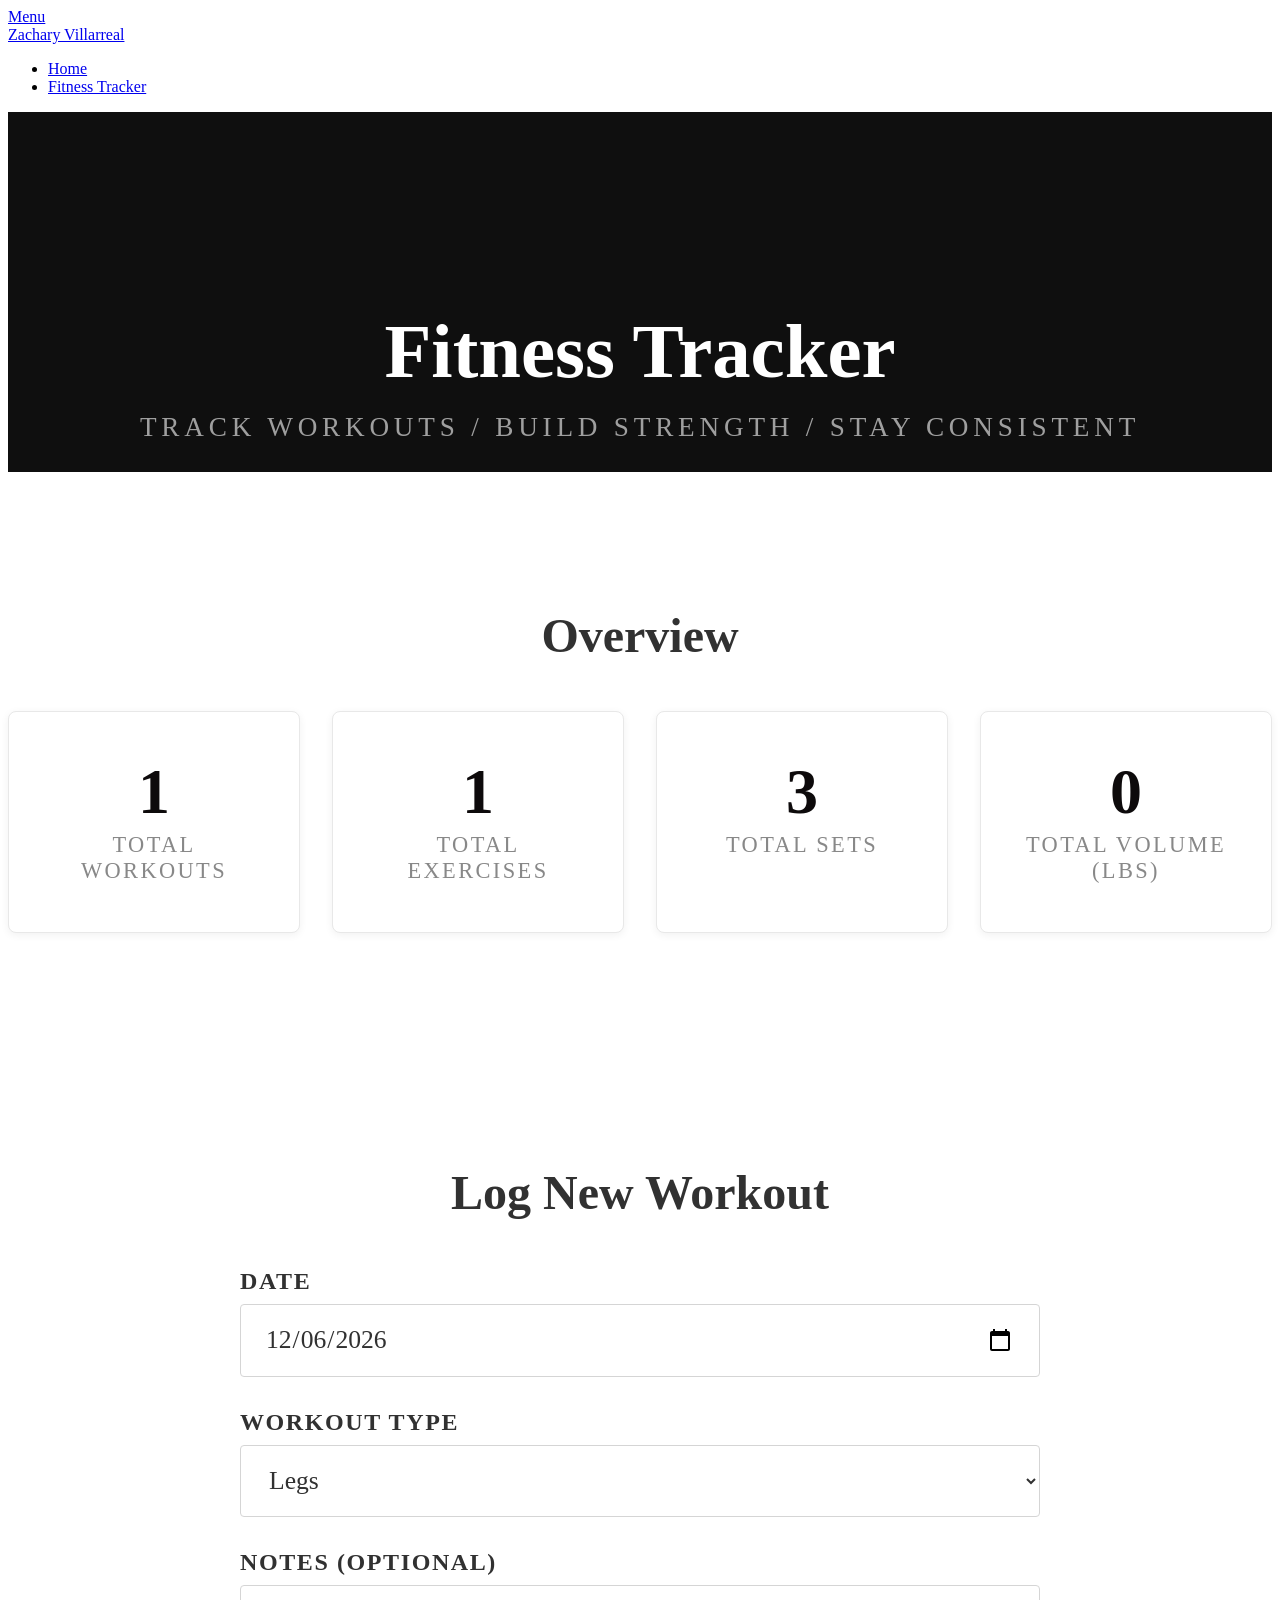
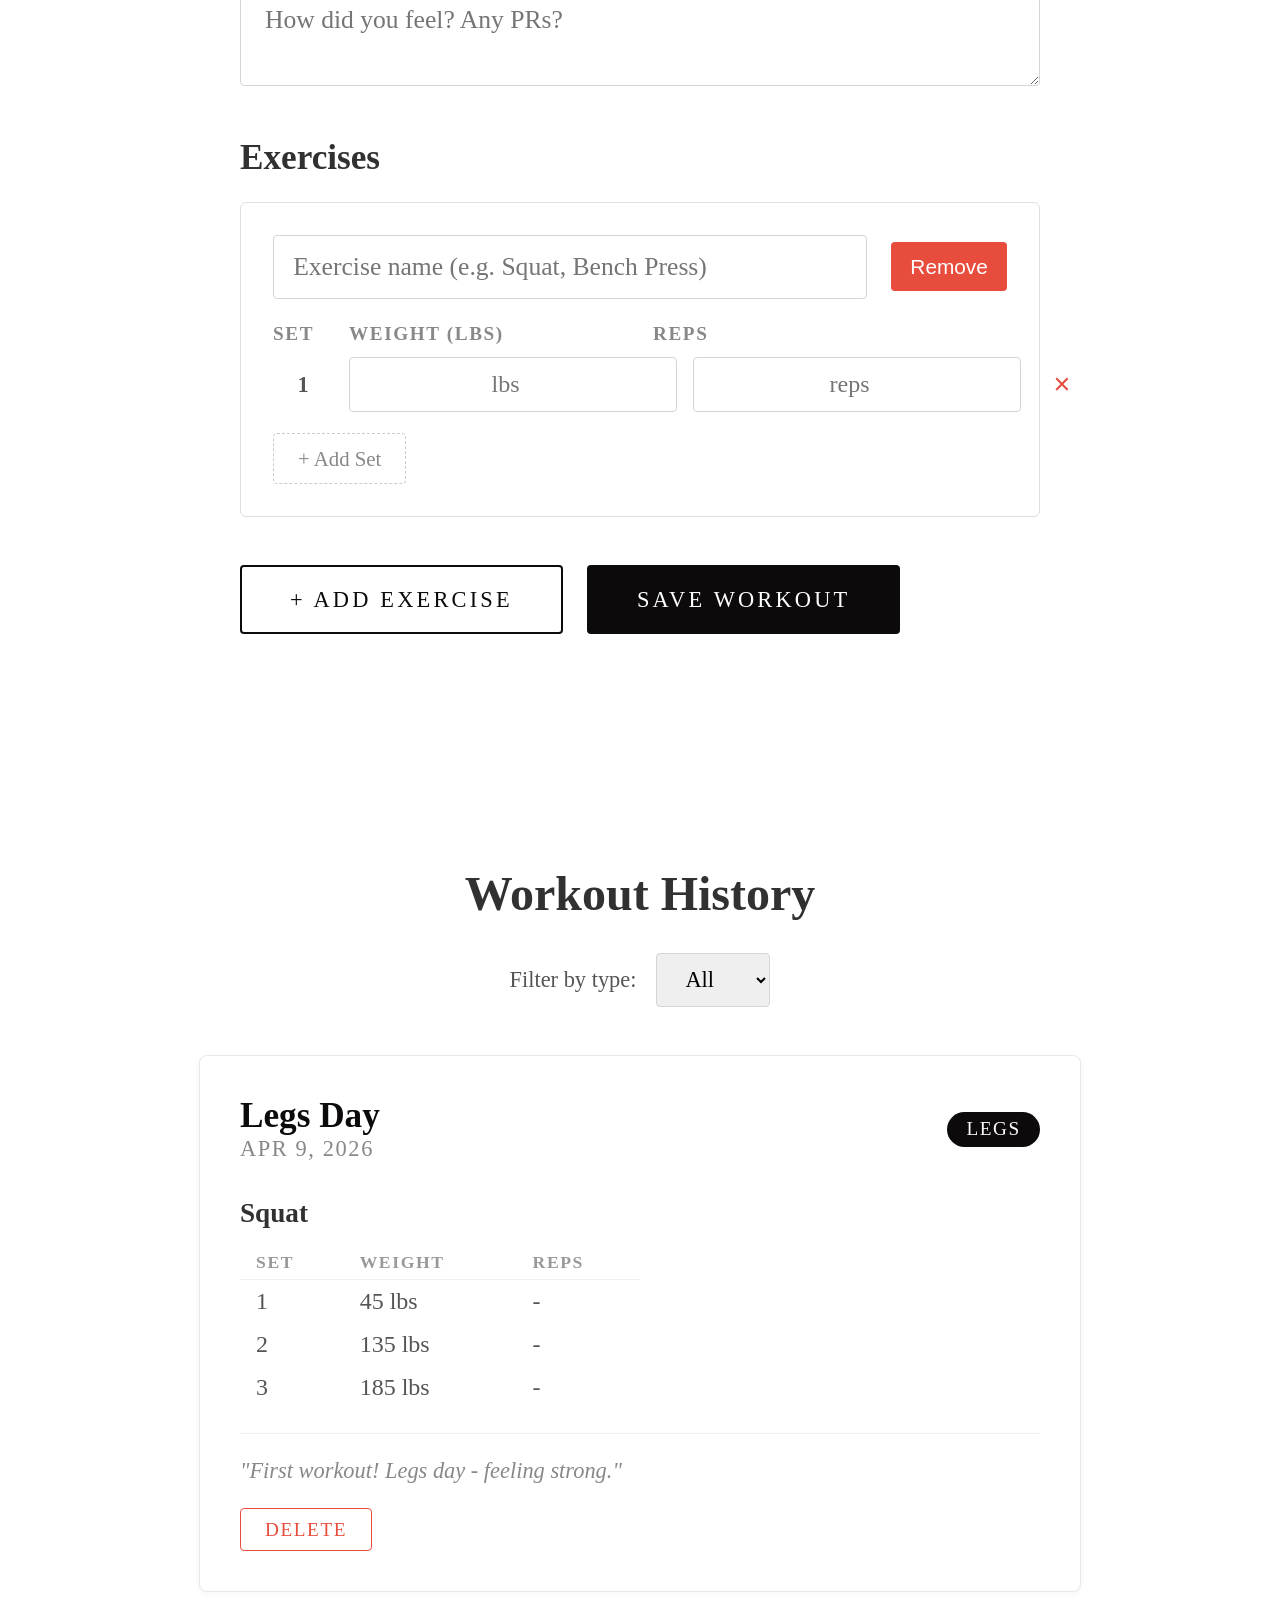
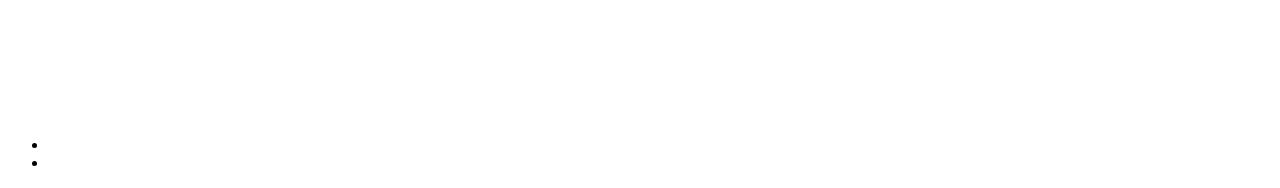
==== fitness-tracker.html @ e2f17abd "Add fitness tracker with first workout log (Legs Day - Apr 9, 2026) Create a persistent fitness trac" ====
<!DOCTYPE html>
<html lang="en">

<head>
	<meta charset="utf-8">
	<title>Fitness Tracker | Zachary Villarreal</title>
	<meta name="description" content="Personal Fitness Tracker">
	<meta name="viewport" content="width=device-width, initial-scale=1, maximum-scale=1">

	<link rel="stylesheet" href="css/base.css">
	<link rel="stylesheet" href="css/main.css">
	<link rel="stylesheet" href="css/vendor.css">
	<link rel="stylesheet" href="css/fitness-tracker.css">

	<script src="js/modernizr.js"></script>
</head>

<body id="top">
	<header>
		<div class="row">
			<div class="top-bar">
				<a class="menu-toggle" href="#"><span>Menu</span></a>
				<div class="logo">
					<a href="index.html">Zachary Villarreal</a>
				</div>
				<nav id="main-nav-wrap">
					<ul class="main-navigation">
						<li><a href="index.html" title="">Home</a></li>
						<li class="current"><a href="fitness-tracker.html" title="">Fitness Tracker</a></li>
					</ul>
				</nav>
			</div>
		</div>
	</header>

	<!-- Fitness Tracker Section -->
	<section id="fitness-tracker-hero">
		<div class="intro-overlay"></div>
		<div class="intro-content">
			<div class="row">
				<div class="col-twelve">
					<h1>Fitness Tracker</h1>
					<p class="intro-position">
						<span>Track Workouts</span>
						<span>Build Strength</span>
						<span>Stay Consistent</span>
					</p>
				</div>
			</div>
		</div>
	</section>

	<!-- Stats Overview -->
	<section id="tracker-stats">
		<div class="row">
			<div class="col-twelve">
				<h2>Overview</h2>
				<div class="stats-grid">
					<div class="stat-card">
						<span class="stat-number" id="total-workouts">0</span>
						<span class="stat-label">Total Workouts</span>
					</div>
					<div class="stat-card">
						<span class="stat-number" id="total-exercises">0</span>
						<span class="stat-label">Total Exercises</span>
					</div>
					<div class="stat-card">
						<span class="stat-number" id="total-sets">0</span>
						<span class="stat-label">Total Sets</span>
					</div>
					<div class="stat-card">
						<span class="stat-number" id="total-volume">0</span>
						<span class="stat-label">Total Volume (lbs)</span>
					</div>
				</div>
			</div>
		</div>
	</section>

	<!-- Log New Workout -->
	<section id="log-workout" class="grey-section">
		<div class="row">
			<div class="col-twelve">
				<h2>Log New Workout</h2>

				<form id="workout-form">
					<div class="form-group">
						<label for="workout-date">Date</label>
						<input type="date" id="workout-date" required>
					</div>
					<div class="form-group">
						<label for="workout-type">Workout Type</label>
						<select id="workout-type">
							<option value="Legs">Legs</option>
							<option value="Push">Push</option>
							<option value="Pull">Pull</option>
							<option value="Upper Body">Upper Body</option>
							<option value="Lower Body">Lower Body</option>
							<option value="Full Body">Full Body</option>
							<option value="Chest">Chest</option>
							<option value="Back">Back</option>
							<option value="Shoulders">Shoulders</option>
							<option value="Arms">Arms</option>
							<option value="Core">Core</option>
							<option value="Cardio">Cardio</option>
							<option value="Custom">Custom</option>
						</select>
					</div>
					<div class="form-group" id="custom-type-group" style="display:none;">
						<label for="custom-type">Custom Type</label>
						<input type="text" id="custom-type" placeholder="Enter custom workout type">
					</div>
					<div class="form-group">
						<label for="workout-notes">Notes (optional)</label>
						<textarea id="workout-notes" rows="2" placeholder="How did you feel? Any PRs?"></textarea>
					</div>

					<h3>Exercises</h3>
					<div id="exercises-container">
						<!-- Exercise entries go here -->
					</div>

					<div class="form-actions">
						<button type="button" class="button" id="add-exercise-btn">+ Add Exercise</button>
						<button type="submit" class="button button-primary">Save Workout</button>
					</div>
				</form>
			</div>
		</div>
	</section>

	<!-- Workout History -->
	<section id="workout-history">
		<div class="row">
			<div class="col-twelve">
				<h2>Workout History</h2>
				<div class="filter-bar">
					<label for="filter-type">Filter by type:</label>
					<select id="filter-type">
						<option value="all">All</option>
					</select>
				</div>
				<div id="history-container">
					<!-- Workout history cards go here -->
				</div>
			</div>
		</div>
	</section>

	<!-- Footer -->
	<footer>
		<div class="row">
			<div class="col-six tab-full pull-right social">
				<ul class="footer-social">
					<li><a target="_blank" href="https://www.linkedin.com/in/zachary-p-villarreal/"><i class="fa fa-linkedin"></i></a></li>
					<li><a target="_blank" href="https://github.com/zacharyvillarreal"><i class="fa fa-github" aria-hidden="true"></i></a></li>
				</ul>
			</div>
			<div id="go-top">
				<a class="smoothscroll" title="Back to Top" href="#top"><i class="fa fa-long-arrow-up"></i></a>
			</div>
		</div>
	</footer>

	<script src="js/jquery-2.1.3.min.js"></script>
	<script src="js/plugins.js"></script>
	<script src="js/main.js"></script>
	<script src="js/fitness-tracker.js"></script>
</body>

</html>
---- css/fitness-tracker.css ----
/**
 * Fitness Tracker Styles
 */

/* Hero Section */
#fitness-tracker-hero {
	background: #313131 url(../images/intro-bg.jpg) no-repeat center;
	background-size: cover;
	width: 100%;
	height: 360px;
	min-height: 360px;
	display: flex;
	align-items: center;
	justify-content: center;
	position: relative;
	text-align: center;
}

#fitness-tracker-hero .intro-overlay {
	position: absolute;
	top: 0;
	left: 0;
	width: 100%;
	height: 100%;
	background: rgba(0, 0, 0, 0.7);
}

#fitness-tracker-hero .intro-content {
	position: relative;
	z-index: 1;
	padding-top: 120px;
}

#fitness-tracker-hero h1 {
	color: #fff;
	font-size: 4.8rem;
	margin-bottom: 6px;
}

#fitness-tracker-hero .intro-position span {
	color: rgba(255, 255, 255, 0.6);
	font-size: 1.7rem;
	text-transform: uppercase;
	letter-spacing: 0.3rem;
}

#fitness-tracker-hero .intro-position span::after {
	content: " / ";
}

#fitness-tracker-hero .intro-position span:last-child::after {
	content: "";
}

/* Stats Section */
#tracker-stats {
	padding: 6rem 0;
	text-align: center;
}

#tracker-stats h2 {
	font-size: 3rem;
	margin-bottom: 3rem;
	color: #313131;
}

.stats-grid {
	display: flex;
	flex-wrap: wrap;
	justify-content: center;
	gap: 2rem;
}

.stat-card {
	background: #fff;
	border: 1px solid #e8e8e8;
	border-radius: 8px;
	padding: 3rem 2.5rem;
	min-width: 200px;
	flex: 1;
	max-width: 250px;
	box-shadow: 0 2px 8px rgba(0, 0, 0, 0.06);
	transition: transform 0.3s ease;
}

.stat-card:hover {
	transform: translateY(-4px);
	box-shadow: 0 4px 16px rgba(0, 0, 0, 0.1);
}

.stat-number {
	display: block;
	font-size: 4rem;
	font-weight: 700;
	color: #0d0a0b;
	line-height: 1;
	margin-bottom: 0.5rem;
}

.stat-label {
	display: block;
	font-size: 1.4rem;
	color: #888;
	text-transform: uppercase;
	letter-spacing: 0.15rem;
}

/* Log Workout Section */
#log-workout {
	padding: 6rem 0;
}

#log-workout h2 {
	font-size: 3rem;
	margin-bottom: 3rem;
	color: #313131;
	text-align: center;
}

#log-workout h3 {
	font-size: 2.2rem;
	margin: 3rem 0 1.5rem;
	color: #313131;
}

#workout-form {
	max-width: 800px;
	margin: 0 auto;
}

.form-group {
	margin-bottom: 2rem;
}

.form-group label {
	display: block;
	font-size: 1.5rem;
	font-weight: 600;
	color: #313131;
	margin-bottom: 0.6rem;
	text-transform: uppercase;
	letter-spacing: 0.1rem;
}

.form-group input,
.form-group select,
.form-group textarea {
	width: 100%;
	padding: 1.2rem 1.5rem;
	font-size: 1.6rem;
	border: 1px solid #d5d5d5;
	border-radius: 4px;
	background: #fff;
	color: #313131;
	font-family: inherit;
	transition: border-color 0.3s ease;
	box-sizing: border-box;
}

.form-group input:focus,
.form-group select:focus,
.form-group textarea:focus {
	border-color: #0d0a0b;
	outline: none;
}

/* Exercise Entry */
.exercise-entry {
	background: #fff;
	border: 1px solid #e0e0e0;
	border-radius: 6px;
	padding: 2rem;
	margin-bottom: 2rem;
	position: relative;
}

.exercise-entry .exercise-header {
	display: flex;
	align-items: center;
	gap: 1.5rem;
	margin-bottom: 1.5rem;
	flex-wrap: wrap;
}

.exercise-entry .exercise-header input {
	flex: 1;
	min-width: 200px;
	padding: 1rem 1.2rem;
	font-size: 1.6rem;
	border: 1px solid #d5d5d5;
	border-radius: 4px;
	font-family: inherit;
}

.exercise-entry .exercise-header input:focus {
	border-color: #0d0a0b;
	outline: none;
}

.remove-exercise {
	background: #e74c3c;
	color: #fff;
	border: none;
	border-radius: 4px;
	padding: 0.8rem 1.2rem;
	font-size: 1.3rem;
	cursor: pointer;
	transition: background 0.3s ease;
}

.remove-exercise:hover {
	background: #c0392b;
}

.sets-container {
	width: 100%;
}

.sets-header,
.set-row {
	display: grid;
	grid-template-columns: 60px 1fr 1fr 50px;
	gap: 1rem;
	align-items: center;
	margin-bottom: 0.8rem;
}

.sets-header span {
	font-size: 1.2rem;
	font-weight: 600;
	text-transform: uppercase;
	color: #888;
	letter-spacing: 0.1rem;
}

.set-row input {
	padding: 0.8rem 1rem;
	font-size: 1.5rem;
	border: 1px solid #d5d5d5;
	border-radius: 4px;
	text-align: center;
	font-family: inherit;
}

.set-row input:focus {
	border-color: #0d0a0b;
	outline: none;
}

.set-number {
	font-size: 1.4rem;
	font-weight: 600;
	color: #555;
	text-align: center;
}

.remove-set {
	background: none;
	border: none;
	color: #e74c3c;
	font-size: 1.8rem;
	cursor: pointer;
	padding: 0;
	line-height: 1;
}

.remove-set:hover {
	color: #c0392b;
}

.add-set-btn {
	background: none;
	border: 1px dashed #ccc;
	color: #888;
	padding: 0.8rem 1.5rem;
	font-size: 1.3rem;
	cursor: pointer;
	border-radius: 4px;
	margin-top: 0.5rem;
	transition: all 0.3s ease;
	font-family: inherit;
}

.add-set-btn:hover {
	border-color: #888;
	color: #555;
}

/* Form Actions */
.form-actions {
	display: flex;
	gap: 1.5rem;
	margin-top: 3rem;
	flex-wrap: wrap;
}

.form-actions .button {
	padding: 1.2rem 3rem;
	font-size: 1.4rem;
	border: 2px solid #0d0a0b;
	background: transparent;
	color: #0d0a0b;
	cursor: pointer;
	text-transform: uppercase;
	letter-spacing: 0.2rem;
	border-radius: 4px;
	transition: all 0.3s ease;
	font-family: inherit;
}

.form-actions .button:hover {
	background: #0d0a0b;
	color: #fff;
}

.form-actions .button-primary {
	background: #0d0a0b;
	color: #fff;
}

.form-actions .button-primary:hover {
	background: #333;
}

/* Workout History Section */
#workout-history {
	padding: 6rem 0;
}

#workout-history h2 {
	font-size: 3rem;
	margin-bottom: 2rem;
	color: #313131;
	text-align: center;
}

.filter-bar {
	text-align: center;
	margin-bottom: 3rem;
}

.filter-bar label {
	font-size: 1.4rem;
	color: #555;
	margin-right: 1rem;
}

.filter-bar select {
	padding: 0.8rem 1.5rem;
	font-size: 1.4rem;
	border: 1px solid #d5d5d5;
	border-radius: 4px;
	font-family: inherit;
}

/* Workout Card */
.workout-card {
	background: #fff;
	border: 1px solid #e8e8e8;
	border-radius: 8px;
	padding: 2.5rem;
	margin-bottom: 2rem;
	box-shadow: 0 2px 6px rgba(0, 0, 0, 0.04);
	max-width: 800px;
	margin-left: auto;
	margin-right: auto;
	margin-bottom: 2rem;
}

.workout-card-header {
	display: flex;
	justify-content: space-between;
	align-items: center;
	margin-bottom: 2rem;
	flex-wrap: wrap;
	gap: 1rem;
}

.workout-card-header h3 {
	font-size: 2.2rem;
	margin: 0;
	color: #0d0a0b;
}

.workout-card-header .workout-date {
	font-size: 1.4rem;
	color: #888;
	text-transform: uppercase;
	letter-spacing: 0.1rem;
}

.workout-card-header .workout-badge {
	background: #0d0a0b;
	color: #fff;
	padding: 0.4rem 1.2rem;
	border-radius: 20px;
	font-size: 1.2rem;
	text-transform: uppercase;
	letter-spacing: 0.1rem;
}

.exercise-log {
	margin-bottom: 1.5rem;
	padding-bottom: 1.5rem;
	border-bottom: 1px solid #f0f0f0;
}

.exercise-log:last-child {
	border-bottom: none;
	margin-bottom: 0;
	padding-bottom: 0;
}

.exercise-log h4 {
	font-size: 1.7rem;
	color: #313131;
	margin-bottom: 1rem;
}

.exercise-log table {
	width: 100%;
	max-width: 400px;
	border-collapse: collapse;
}

.exercise-log table th {
	font-size: 1.1rem;
	text-transform: uppercase;
	letter-spacing: 0.1rem;
	color: #999;
	text-align: left;
	padding: 0.4rem 1rem;
	border-bottom: 1px solid #eee;
}

.exercise-log table td {
	font-size: 1.5rem;
	color: #555;
	padding: 0.5rem 1rem;
}

.workout-notes {
	font-size: 1.4rem;
	color: #888;
	font-style: italic;
	margin-top: 1rem;
}

.workout-card-actions {
	display: flex;
	gap: 1rem;
	margin-top: 1.5rem;
}

.delete-workout {
	background: none;
	border: 1px solid #e74c3c;
	color: #e74c3c;
	padding: 0.6rem 1.5rem;
	font-size: 1.2rem;
	cursor: pointer;
	border-radius: 4px;
	text-transform: uppercase;
	letter-spacing: 0.1rem;
	transition: all 0.3s ease;
	font-family: inherit;
}

.delete-workout:hover {
	background: #e74c3c;
	color: #fff;
}

/* Empty State */
.empty-state {
	text-align: center;
	padding: 4rem 2rem;
	color: #aaa;
}

.empty-state p {
	font-size: 1.8rem;
}

/* Success Message */
.success-message {
	position: fixed;
	top: 80px;
	left: 50%;
	transform: translateX(-50%);
	background: #27ae60;
	color: #fff;
	padding: 1.5rem 3rem;
	border-radius: 6px;
	font-size: 1.6rem;
	z-index: 9999;
	box-shadow: 0 4px 12px rgba(0, 0, 0, 0.2);
	animation: slideDown 0.3s ease, fadeOut 0.3s ease 2s forwards;
}

@keyframes slideDown {
	from {
		opacity: 0;
		transform: translateX(-50%) translateY(-20px);
	}
	to {
		opacity: 1;
		transform: translateX(-50%) translateY(0);
	}
}

@keyframes fadeOut {
	to {
		opacity: 0;
		transform: translateX(-50%) translateY(-20px);
	}
}

/* Responsive */
@media screen and (max-width: 768px) {
	.stats-grid {
		flex-direction: column;
		align-items: center;
	}

	.stat-card {
		width: 100%;
		max-width: 100%;
	}

	.sets-header,
	.set-row {
		grid-template-columns: 40px 1fr 1fr 40px;
		gap: 0.5rem;
	}

	.exercise-entry .exercise-header {
		flex-direction: column;
		align-items: stretch;
	}

	.workout-card-header {
		flex-direction: column;
		align-items: flex-start;
	}

	#fitness-tracker-hero h1 {
		font-size: 3.2rem;
	}
}

@media screen and (max-width: 480px) {
	.sets-header,
	.set-row {
		grid-template-columns: 30px 1fr 1fr 30px;
	}

	.form-actions {
		flex-direction: column;
	}

	.form-actions .button {
		width: 100%;
		text-align: center;
	}
}
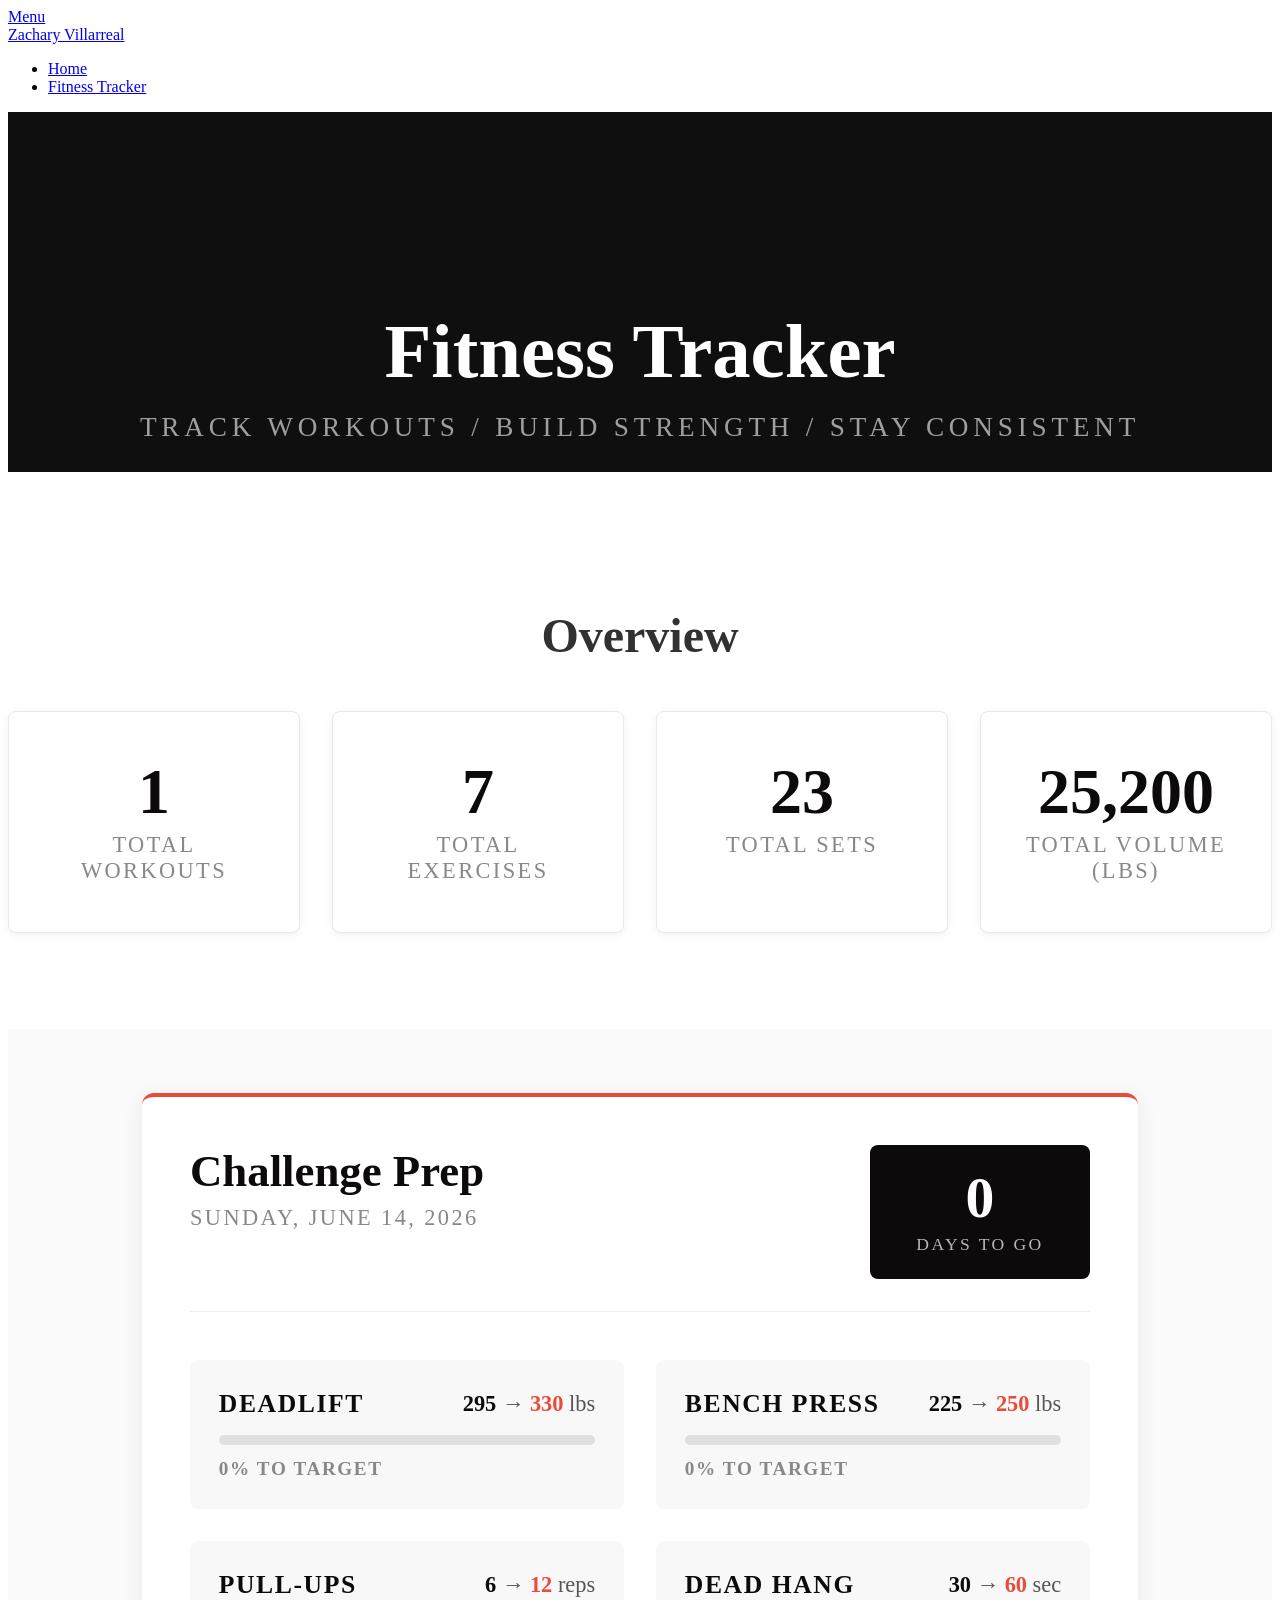
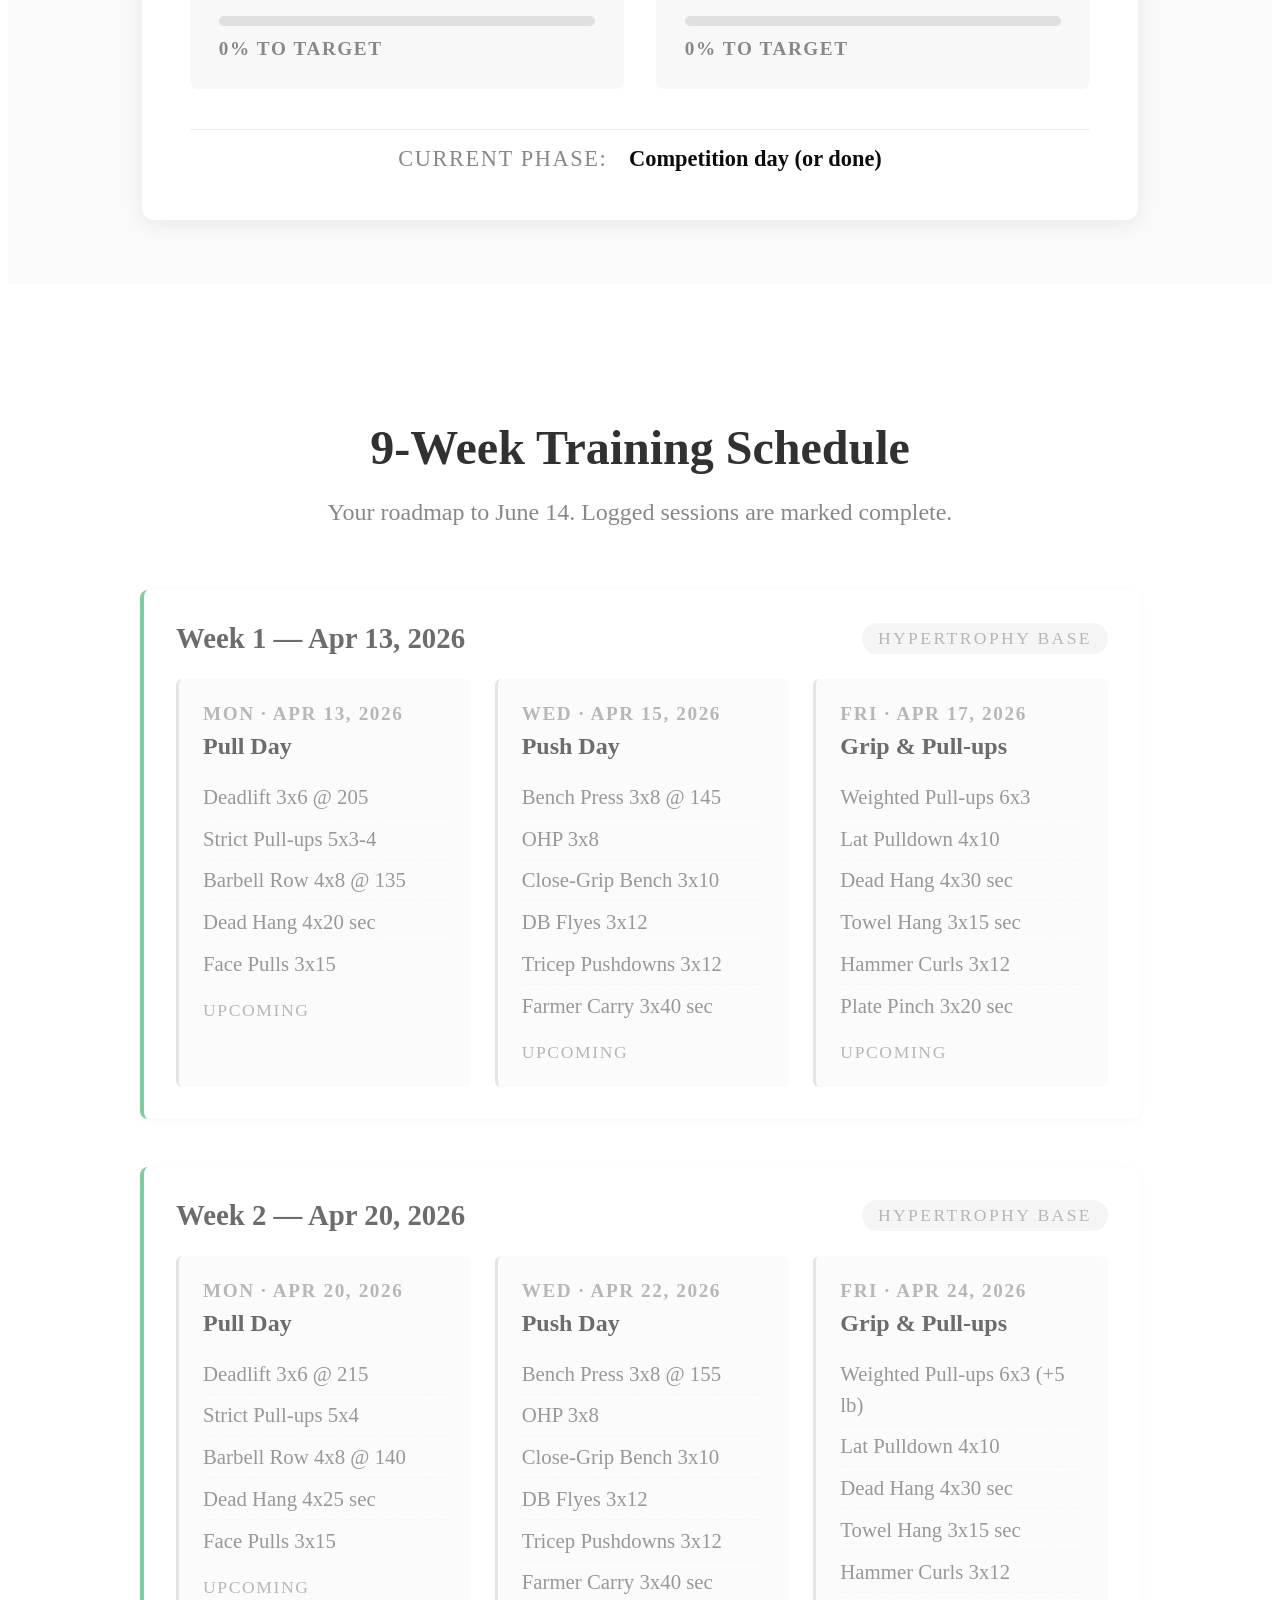
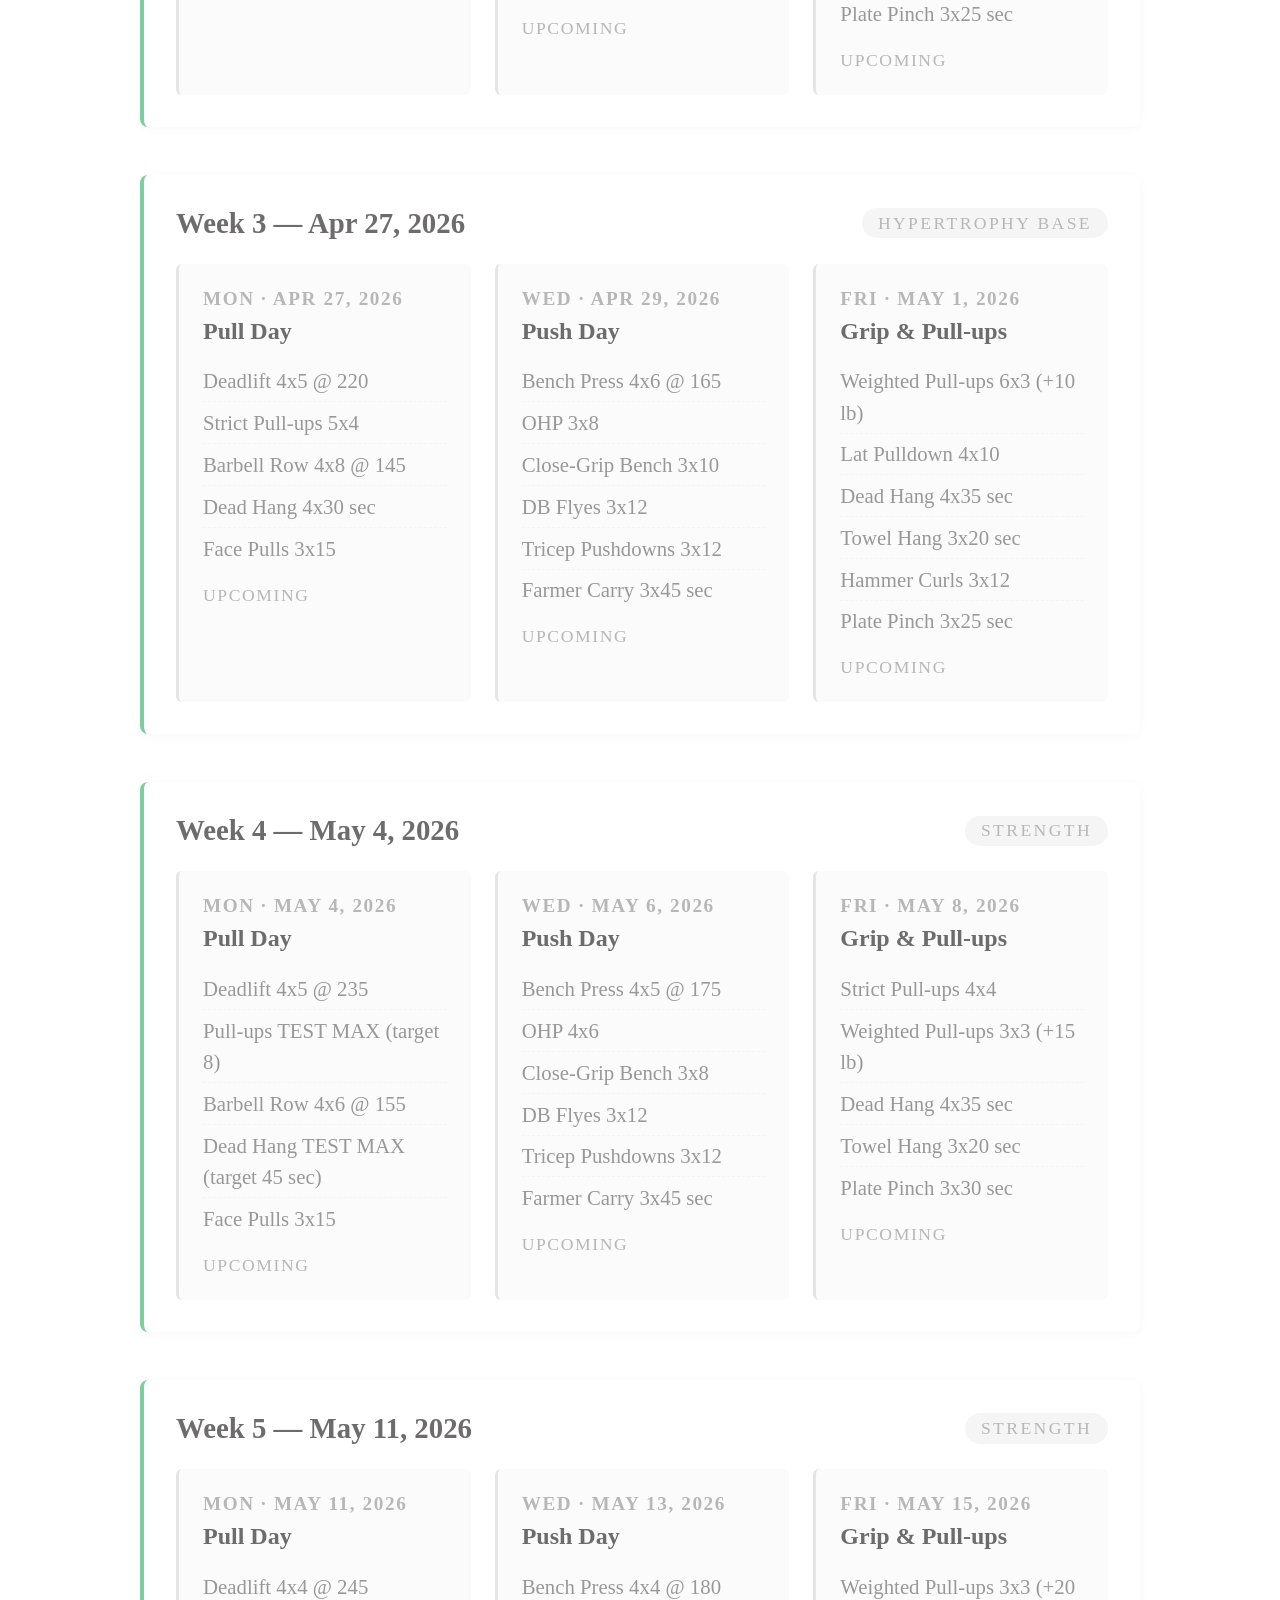
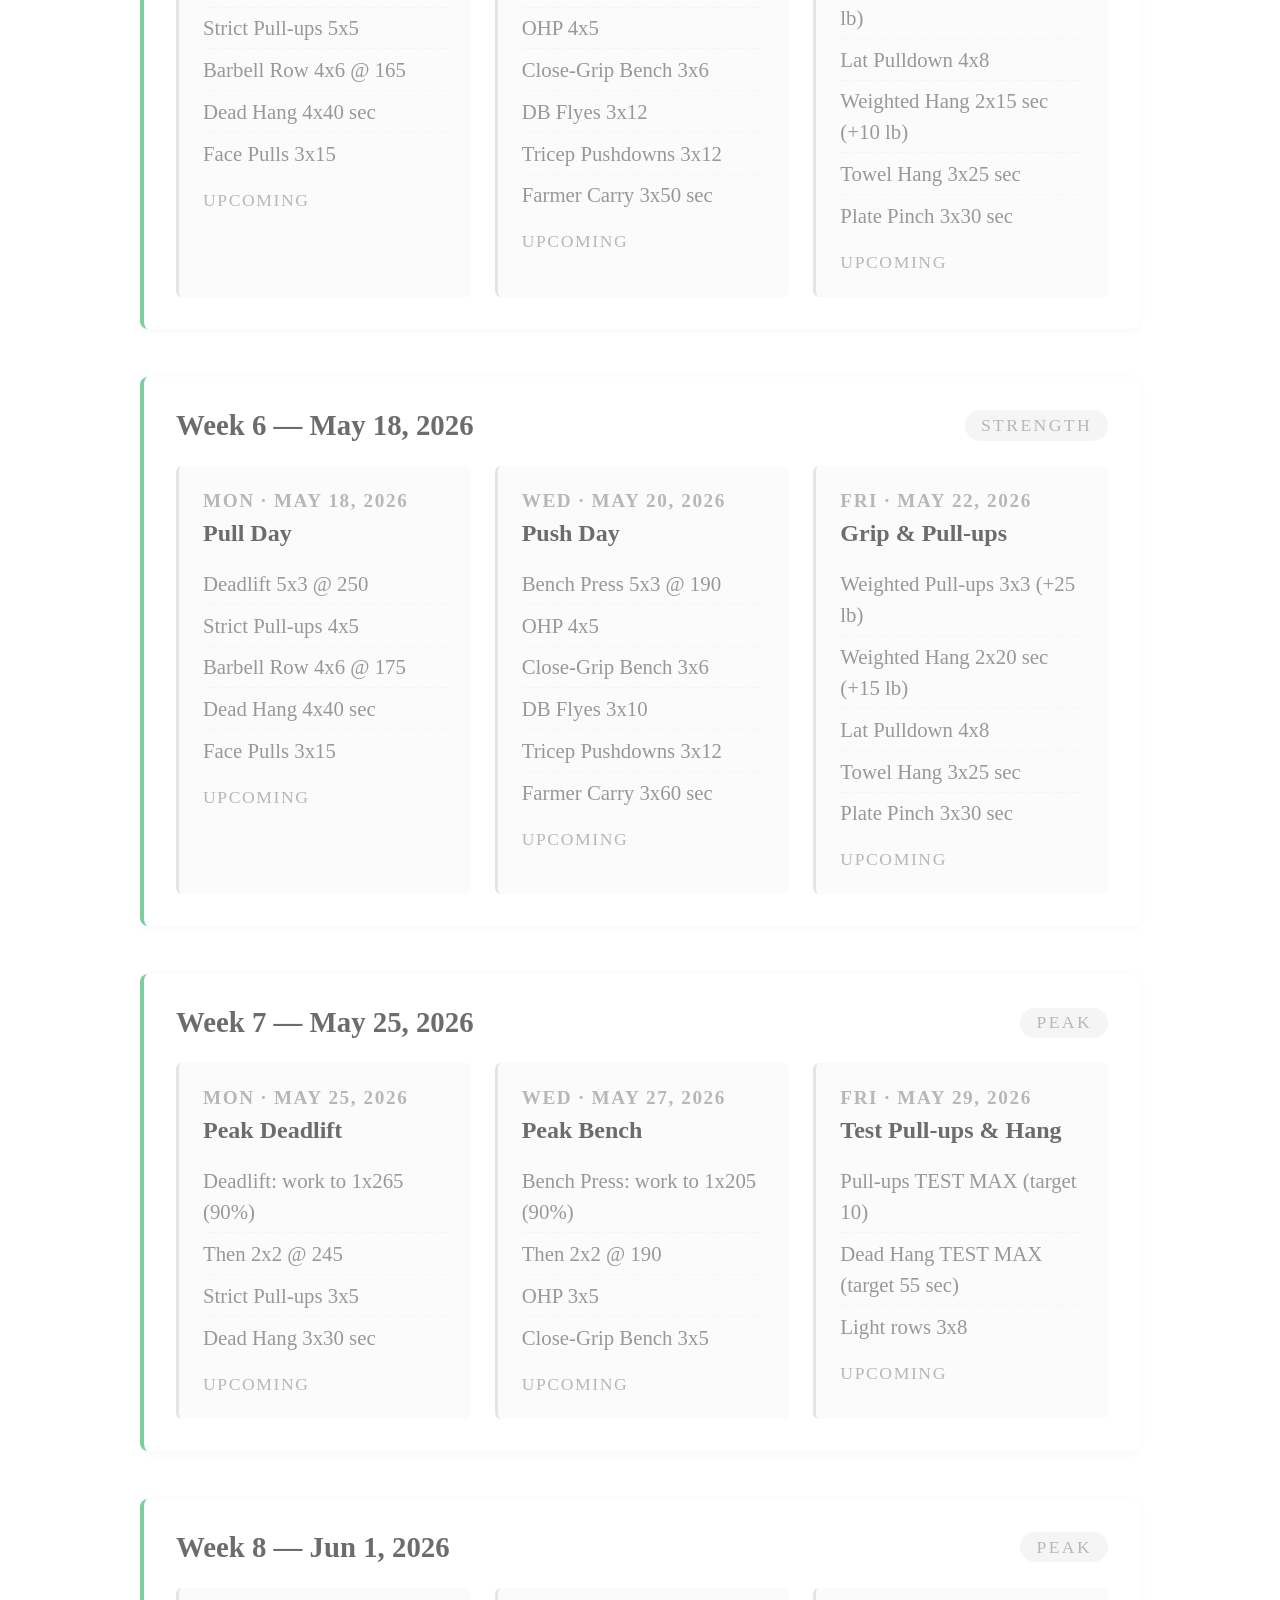
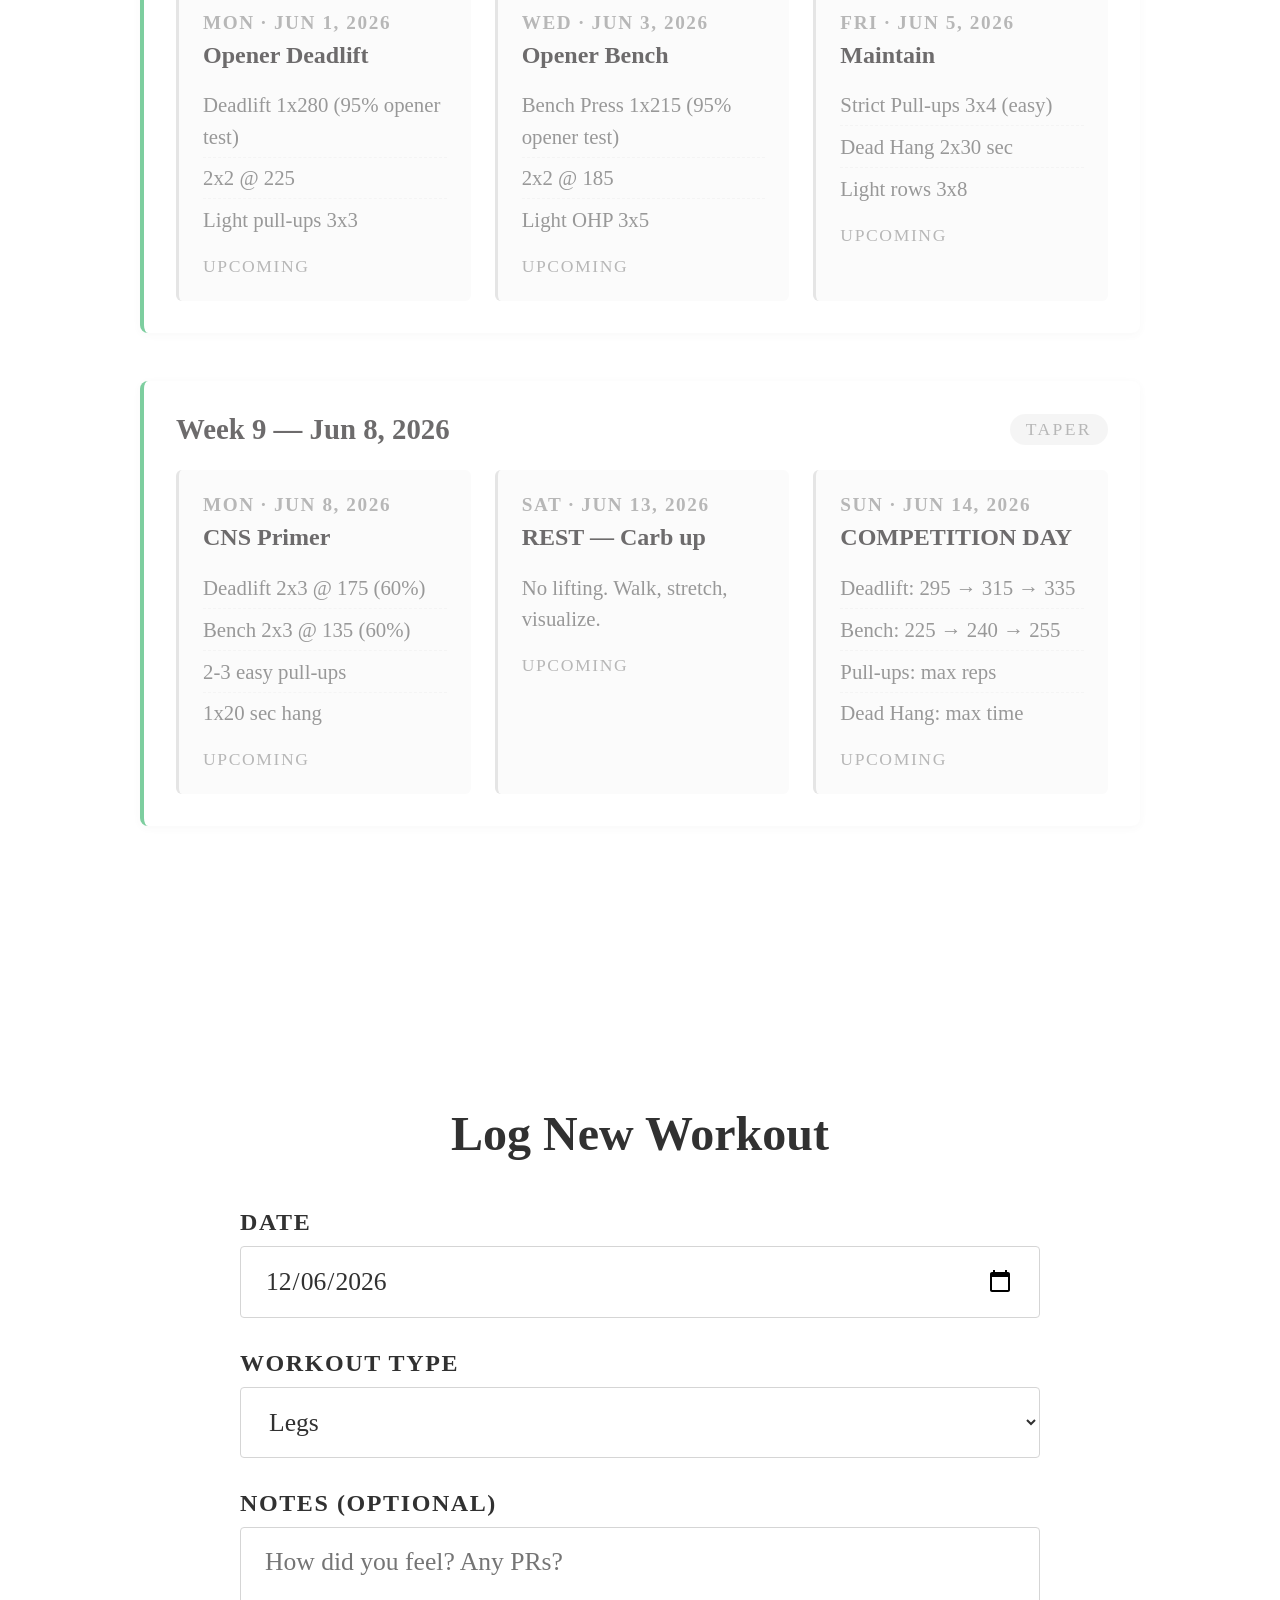
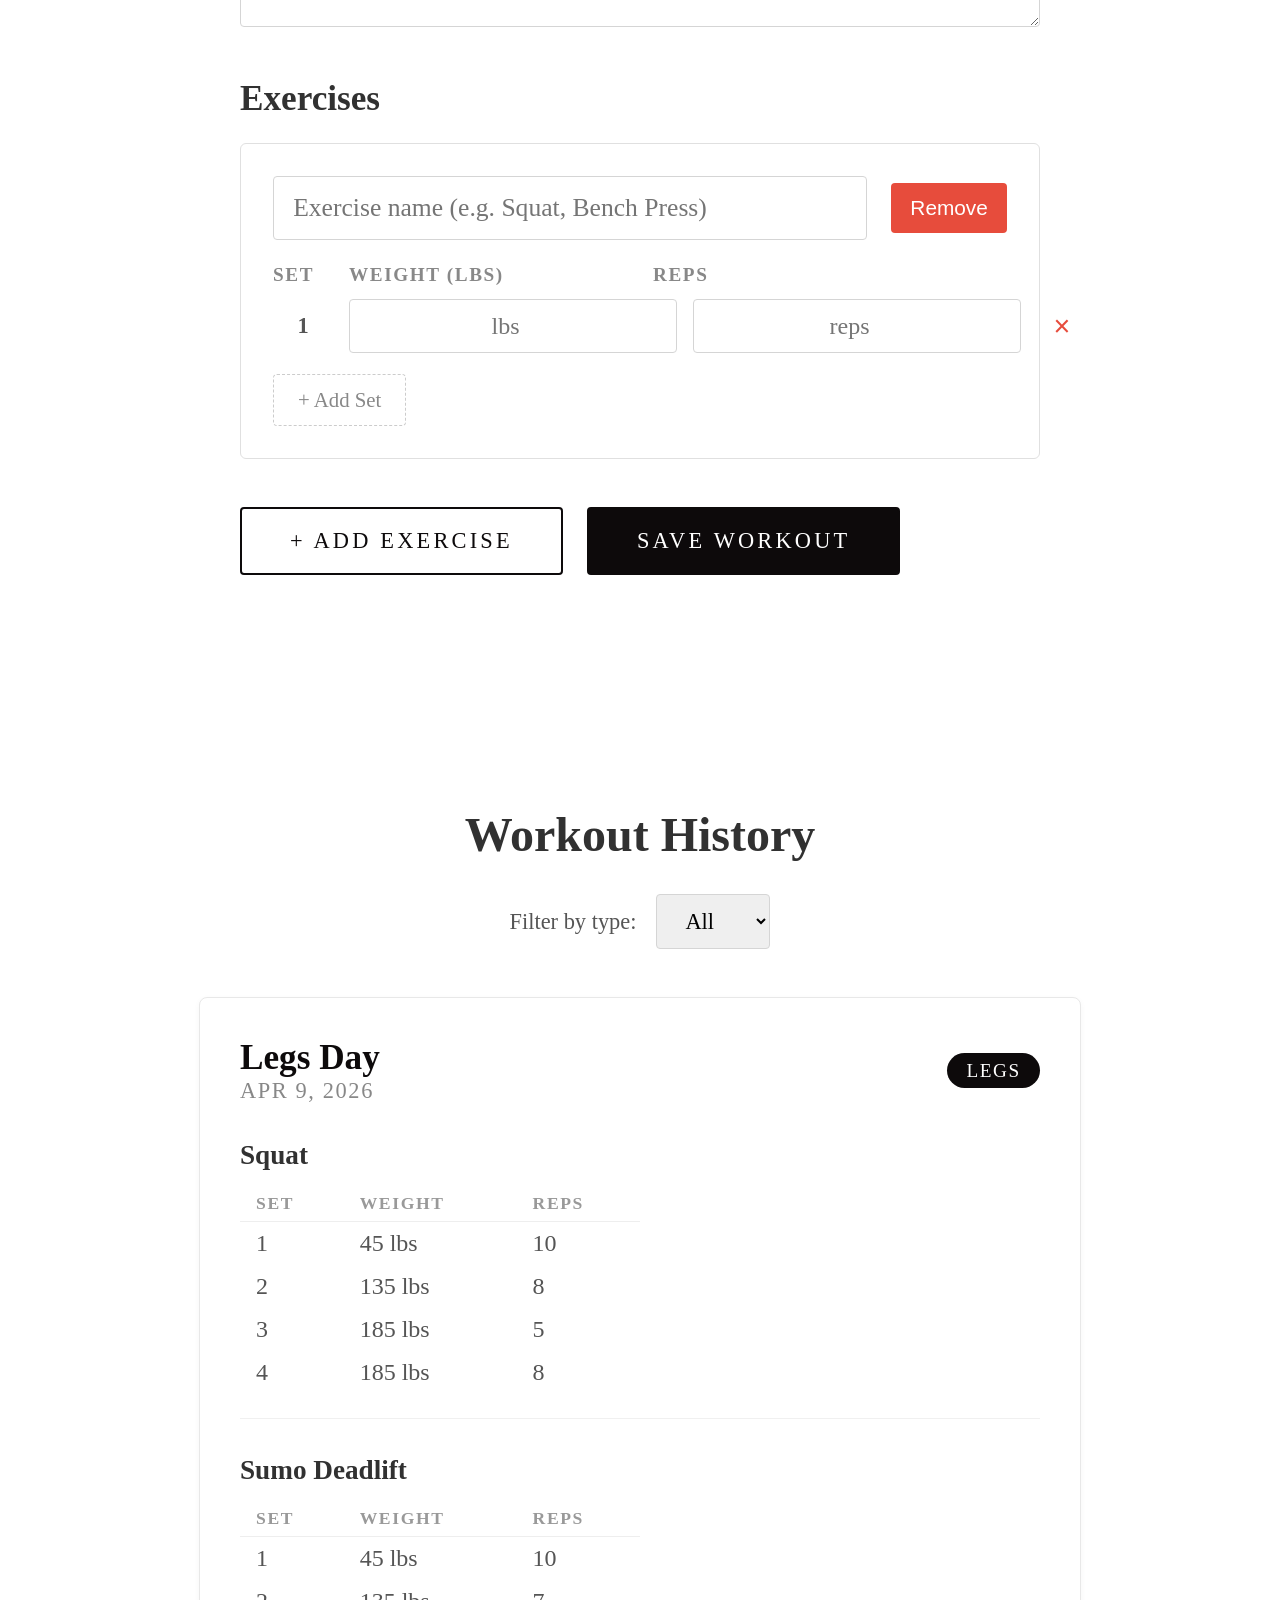
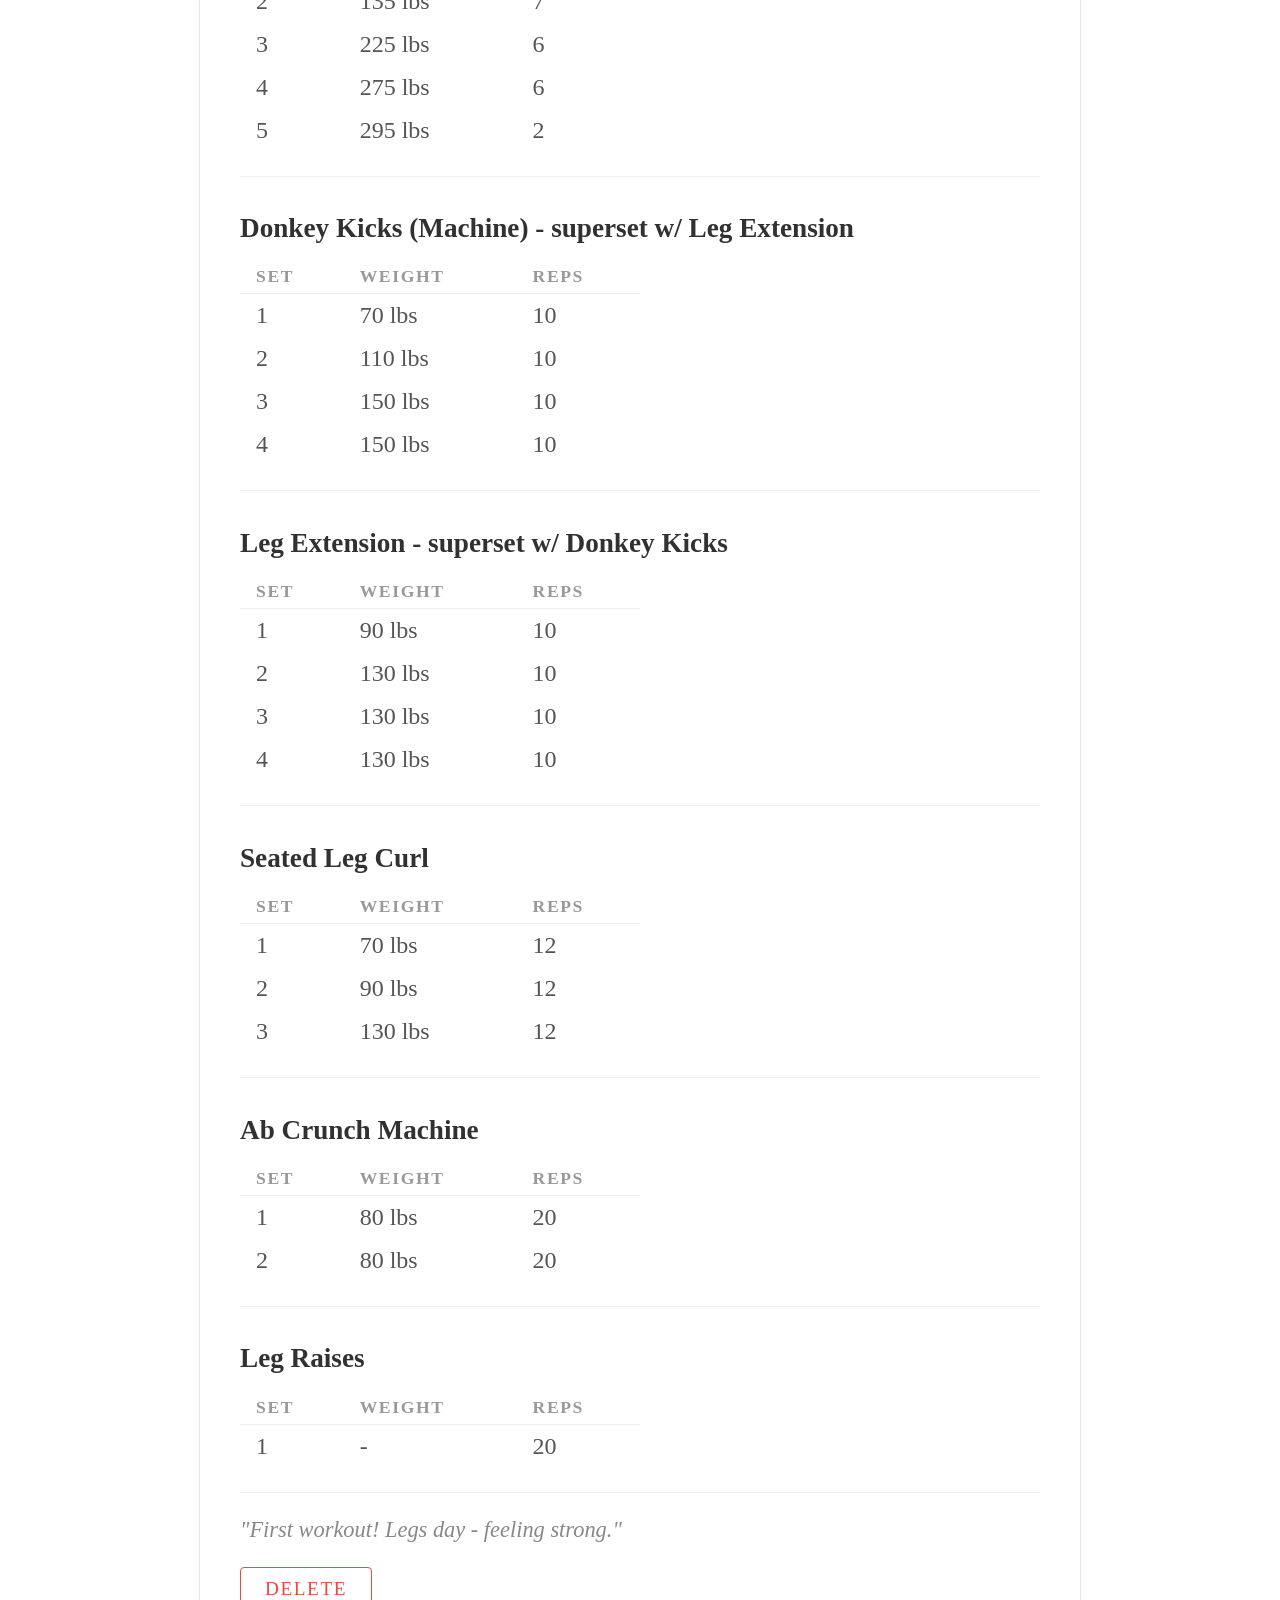
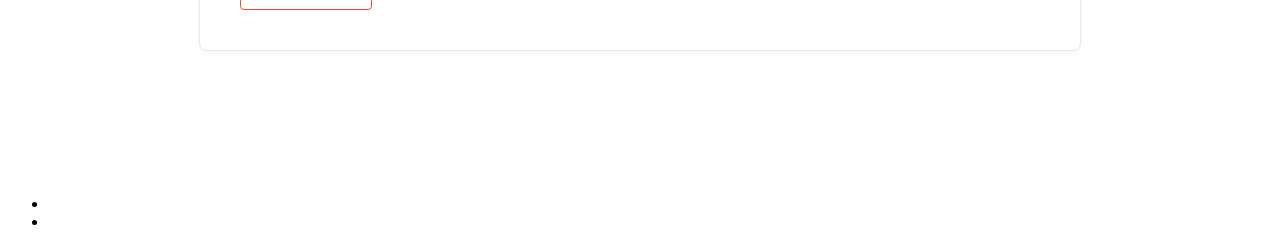
==== commit e691ae1c: "Add June 14 challenge prep: plan doc, tracker UI, 9-week schedule - CHALLENGE_PREP.md: full 9-week t" ====
--- a/fitness-tracker.html
+++ b/fitness-tracker.html
@@ -77,7 +77,95 @@
 		</div>
 	</section>
 
-	<!-- Log New Workout -->
+	<!-- Challenge Prep -->
+	<section id="challenge-prep">
+		<div class="row">
+			<div class="col-twelve">
+				<div class="challenge-card">
+					<div class="challenge-header">
+						<div>
+							<h2>Challenge Prep</h2>
+							<p class="challenge-date">Sunday, June 14, 2026</p>
+						</div>
+						<div class="challenge-countdown">
+							<span class="countdown-number" id="days-remaining">--</span>
+							<span class="countdown-label">days to go</span>
+						</div>
+					</div>
+
+					<div class="progress-grid">
+						<div class="progress-item" data-event="deadlift">
+							<div class="progress-header">
+								<span class="progress-name">Deadlift</span>
+								<span class="progress-values">
+									<span class="current-val">295</span> → <span class="target-val">330</span> lbs
+								</span>
+							</div>
+							<div class="progress-bar">
+								<div class="progress-fill"></div>
+							</div>
+							<span class="progress-percent">0%</span>
+						</div>
+
+						<div class="progress-item" data-event="bench">
+							<div class="progress-header">
+								<span class="progress-name">Bench Press</span>
+								<span class="progress-values">
+									<span class="current-val">225</span> → <span class="target-val">250</span> lbs
+								</span>
+							</div>
+							<div class="progress-bar">
+								<div class="progress-fill"></div>
+							</div>
+							<span class="progress-percent">0%</span>
+						</div>
+
+						<div class="progress-item" data-event="pullups">
+							<div class="progress-header">
+								<span class="progress-name">Pull-Ups</span>
+								<span class="progress-values">
+									<span class="current-val">6</span> → <span class="target-val">12</span> reps
+								</span>
+							</div>
+							<div class="progress-bar">
+								<div class="progress-fill"></div>
+							</div>
+							<span class="progress-percent">0%</span>
+						</div>
+
+						<div class="progress-item" data-event="hang">
+							<div class="progress-header">
+								<span class="progress-name">Dead Hang</span>
+								<span class="progress-values">
+									<span class="current-val">30</span> → <span class="target-val">60</span> sec
+								</span>
+							</div>
+							<div class="progress-bar">
+								<div class="progress-fill"></div>
+							</div>
+							<span class="progress-percent">0%</span>
+						</div>
+					</div>
+
+					<div class="challenge-phase">
+						<span class="phase-label">Current Phase:</span>
+						<span class="phase-name" id="current-phase">Not started</span>
+					</div>
+				</div>
+			</div>
+		</div>
+	</section>
+
+	<!-- 9-Week Training Schedule -->
+	<section id="training-schedule" class="grey-section">
+		<div class="row">
+			<div class="col-twelve">
+				<h2>9-Week Training Schedule</h2>
+				<p class="schedule-intro">Your roadmap to June 14. Logged sessions are marked complete.</p>
+				<div id="schedule-container"></div>
+			</div>
+		</div>
+	</section>
 	<section id="log-workout" class="grey-section">
 		<div class="row">
 			<div class="col-twelve">
--- a/css/fitness-tracker.css
+++ b/css/fitness-tracker.css
@@ -103,6 +103,321 @@
 	color: #888;
 	text-transform: uppercase;
 	letter-spacing: 0.15rem;
+}
+
+/* Challenge Prep Section */
+#challenge-prep {
+	padding: 4rem 0;
+	background: #fafafa;
+}
+
+.challenge-card {
+	max-width: 900px;
+	margin: 0 auto;
+	background: #fff;
+	border-radius: 12px;
+	padding: 3rem;
+	box-shadow: 0 4px 20px rgba(0, 0, 0, 0.08);
+	border-top: 4px solid #e74c3c;
+}
+
+.challenge-header {
+	display: flex;
+	justify-content: space-between;
+	align-items: flex-start;
+	flex-wrap: wrap;
+	gap: 2rem;
+	margin-bottom: 3rem;
+	padding-bottom: 2rem;
+	border-bottom: 1px solid #eee;
+}
+
+.challenge-header h2 {
+	font-size: 2.8rem;
+	margin: 0 0 0.5rem;
+	color: #0d0a0b;
+}
+
+.challenge-date {
+	font-size: 1.4rem;
+	color: #888;
+	text-transform: uppercase;
+	letter-spacing: 0.15rem;
+	margin: 0;
+}
+
+.challenge-countdown {
+	text-align: center;
+	background: #0d0a0b;
+	color: #fff;
+	padding: 1.5rem 2.5rem;
+	border-radius: 8px;
+	min-width: 140px;
+}
+
+.countdown-number {
+	display: block;
+	font-size: 3.6rem;
+	font-weight: 700;
+	line-height: 1;
+}
+
+.countdown-label {
+	display: block;
+	font-size: 1.1rem;
+	text-transform: uppercase;
+	letter-spacing: 0.15rem;
+	opacity: 0.7;
+	margin-top: 0.5rem;
+}
+
+.progress-grid {
+	display: grid;
+	grid-template-columns: repeat(auto-fit, minmax(360px, 1fr));
+	gap: 2rem;
+	margin-bottom: 2.5rem;
+}
+
+.progress-item {
+	background: #f8f8f8;
+	padding: 1.8rem;
+	border-radius: 8px;
+	position: relative;
+}
+
+.progress-header {
+	display: flex;
+	justify-content: space-between;
+	align-items: center;
+	margin-bottom: 1rem;
+	flex-wrap: wrap;
+	gap: 0.5rem;
+}
+
+.progress-name {
+	font-size: 1.6rem;
+	font-weight: 600;
+	color: #0d0a0b;
+	text-transform: uppercase;
+	letter-spacing: 0.1rem;
+}
+
+.progress-values {
+	font-size: 1.4rem;
+	color: #555;
+}
+
+.progress-values .current-val {
+	color: #0d0a0b;
+	font-weight: 700;
+}
+
+.progress-values .target-val {
+	color: #e74c3c;
+	font-weight: 700;
+}
+
+.progress-bar {
+	width: 100%;
+	height: 10px;
+	background: #e0e0e0;
+	border-radius: 5px;
+	overflow: hidden;
+	margin-bottom: 0.8rem;
+}
+
+.progress-fill {
+	height: 100%;
+	background: linear-gradient(90deg, #27ae60, #2ecc71);
+	border-radius: 5px;
+	transition: width 0.6s ease;
+	width: 0%;
+}
+
+.progress-item[data-complete="true"] .progress-fill {
+	background: linear-gradient(90deg, #f39c12, #e74c3c);
+}
+
+.progress-percent {
+	font-size: 1.2rem;
+	color: #888;
+	text-transform: uppercase;
+	letter-spacing: 0.1rem;
+	font-weight: 600;
+}
+
+.challenge-phase {
+	text-align: center;
+	padding-top: 1rem;
+	border-top: 1px solid #eee;
+	font-size: 1.4rem;
+}
+
+.phase-label {
+	color: #888;
+	text-transform: uppercase;
+	letter-spacing: 0.1rem;
+	margin-right: 1rem;
+}
+
+.phase-name {
+	color: #0d0a0b;
+	font-weight: 700;
+}
+
+/* Training Schedule */
+#training-schedule {
+	padding: 6rem 0;
+}
+
+#training-schedule h2 {
+	font-size: 3rem;
+	margin-bottom: 1rem;
+	color: #313131;
+	text-align: center;
+}
+
+.schedule-intro {
+	text-align: center;
+	color: #888;
+	font-size: 1.5rem;
+	margin-bottom: 4rem;
+}
+
+#schedule-container {
+	max-width: 1000px;
+	margin: 0 auto;
+}
+
+.week-block {
+	margin-bottom: 3rem;
+	background: #fff;
+	border-radius: 8px;
+	padding: 2rem;
+	border-left: 4px solid #ccc;
+	box-shadow: 0 2px 8px rgba(0, 0, 0, 0.04);
+}
+
+.week-block.current {
+	border-left-color: #e74c3c;
+	box-shadow: 0 4px 16px rgba(231, 76, 60, 0.15);
+}
+
+.week-block.past {
+	opacity: 0.6;
+	border-left-color: #27ae60;
+}
+
+.week-header {
+	display: flex;
+	justify-content: space-between;
+	align-items: center;
+	margin-bottom: 1.5rem;
+	flex-wrap: wrap;
+	gap: 1rem;
+}
+
+.week-title {
+	font-size: 1.8rem;
+	font-weight: 700;
+	color: #0d0a0b;
+	margin: 0;
+}
+
+.week-phase {
+	font-size: 1.1rem;
+	text-transform: uppercase;
+	letter-spacing: 0.15rem;
+	color: #888;
+	padding: 0.3rem 1rem;
+	background: #f0f0f0;
+	border-radius: 20px;
+}
+
+.week-block.current .week-phase {
+	background: #e74c3c;
+	color: #fff;
+}
+
+.session-list {
+	display: grid;
+	grid-template-columns: repeat(auto-fit, minmax(260px, 1fr));
+	gap: 1.5rem;
+}
+
+.session-card {
+	background: #fafafa;
+	padding: 1.5rem;
+	border-radius: 6px;
+	border-left: 3px solid #d5d5d5;
+}
+
+.session-card.completed {
+	border-left-color: #27ae60;
+	background: #f0f9f4;
+}
+
+.session-day {
+	font-size: 1.2rem;
+	font-weight: 700;
+	text-transform: uppercase;
+	letter-spacing: 0.1rem;
+	color: #888;
+	margin-bottom: 0.5rem;
+}
+
+.session-name {
+	font-size: 1.5rem;
+	font-weight: 600;
+	color: #0d0a0b;
+	margin-bottom: 1rem;
+}
+
+.session-exercises {
+	font-size: 1.3rem;
+	color: #555;
+	line-height: 1.5;
+	list-style: none;
+	padding: 0;
+	margin: 0;
+}
+
+.session-exercises li {
+	padding: 0.3rem 0;
+	border-bottom: 1px dashed #eee;
+}
+
+.session-exercises li:last-child {
+	border-bottom: none;
+}
+
+.session-status {
+	display: inline-block;
+	margin-top: 1rem;
+	font-size: 1.1rem;
+	text-transform: uppercase;
+	letter-spacing: 0.1rem;
+	color: #888;
+}
+
+.session-card.completed .session-status {
+	color: #27ae60;
+	font-weight: 700;
+}
+
+@media screen and (max-width: 768px) {
+	.challenge-header {
+		flex-direction: column;
+		align-items: stretch;
+	}
+
+	.challenge-countdown {
+		align-self: center;
+	}
+
+	.progress-grid {
+		grid-template-columns: 1fr;
+	}
 }
 
 /* Log Workout Section */
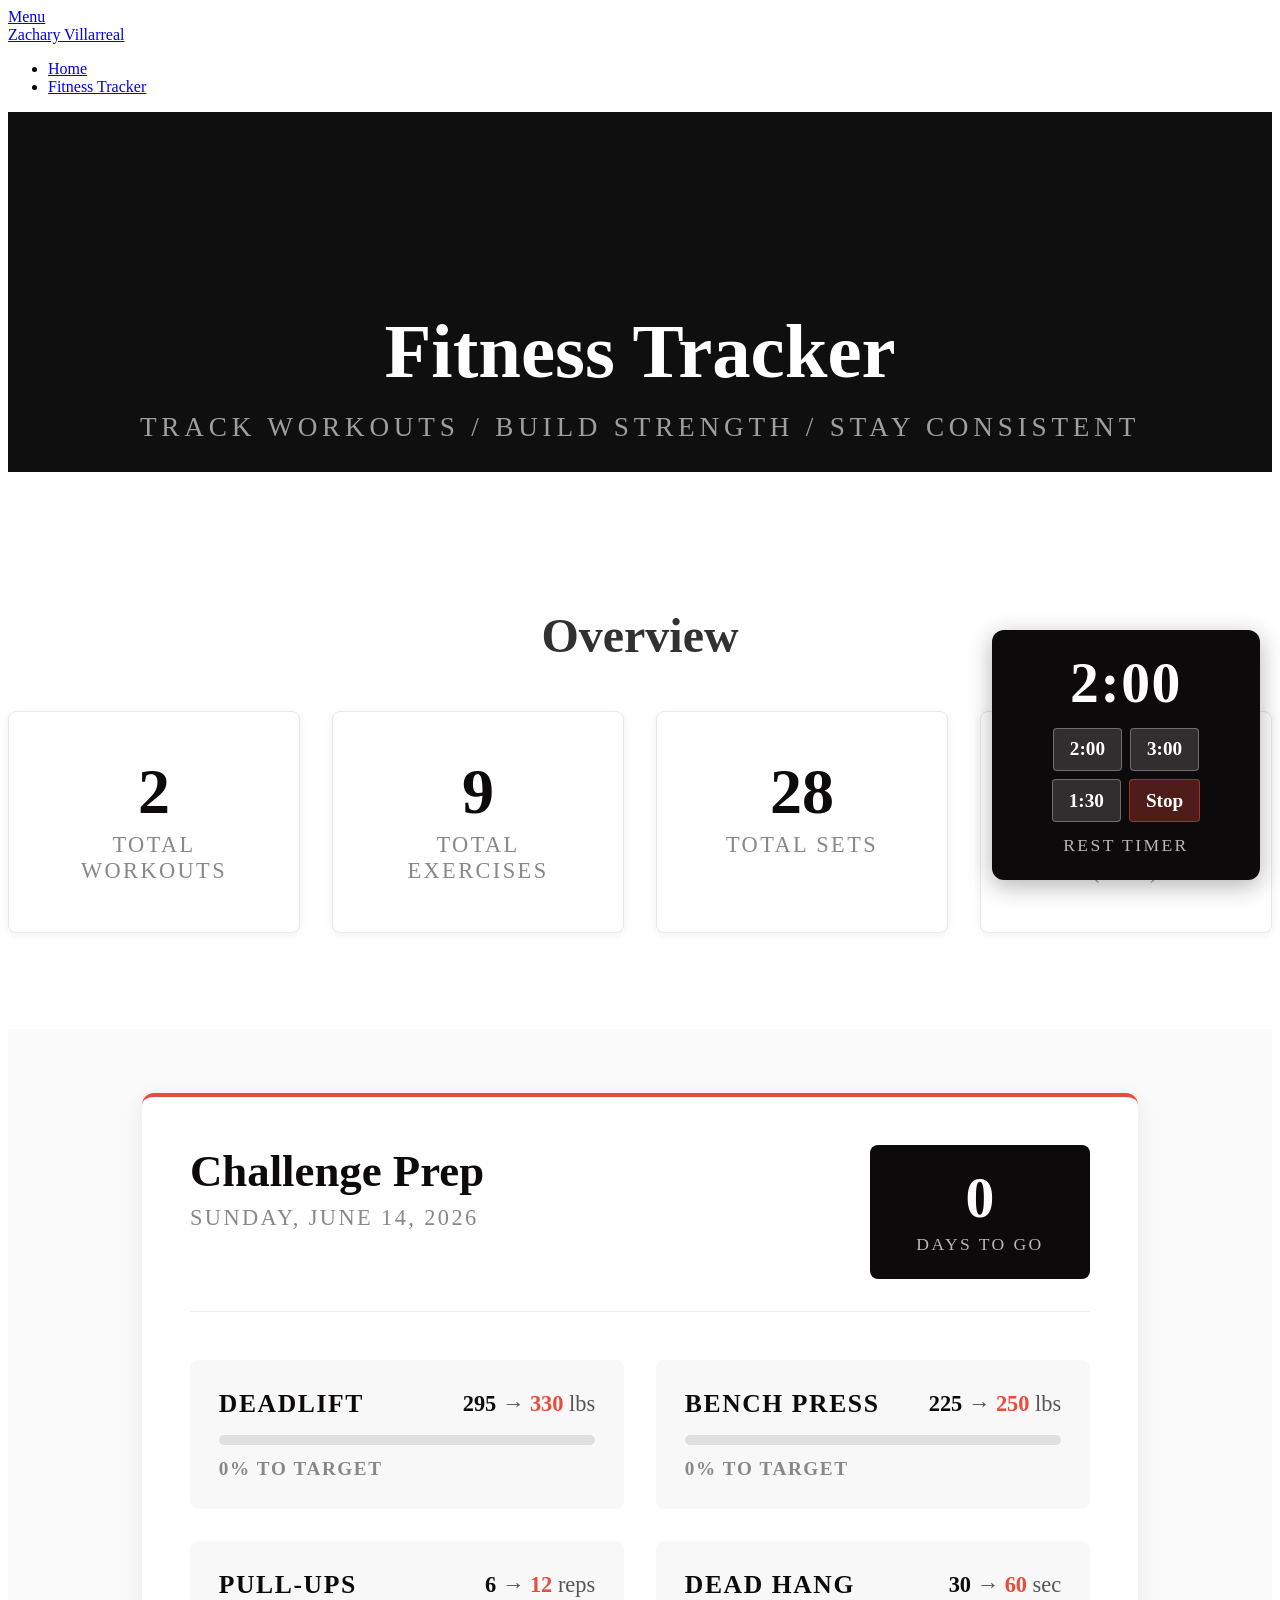
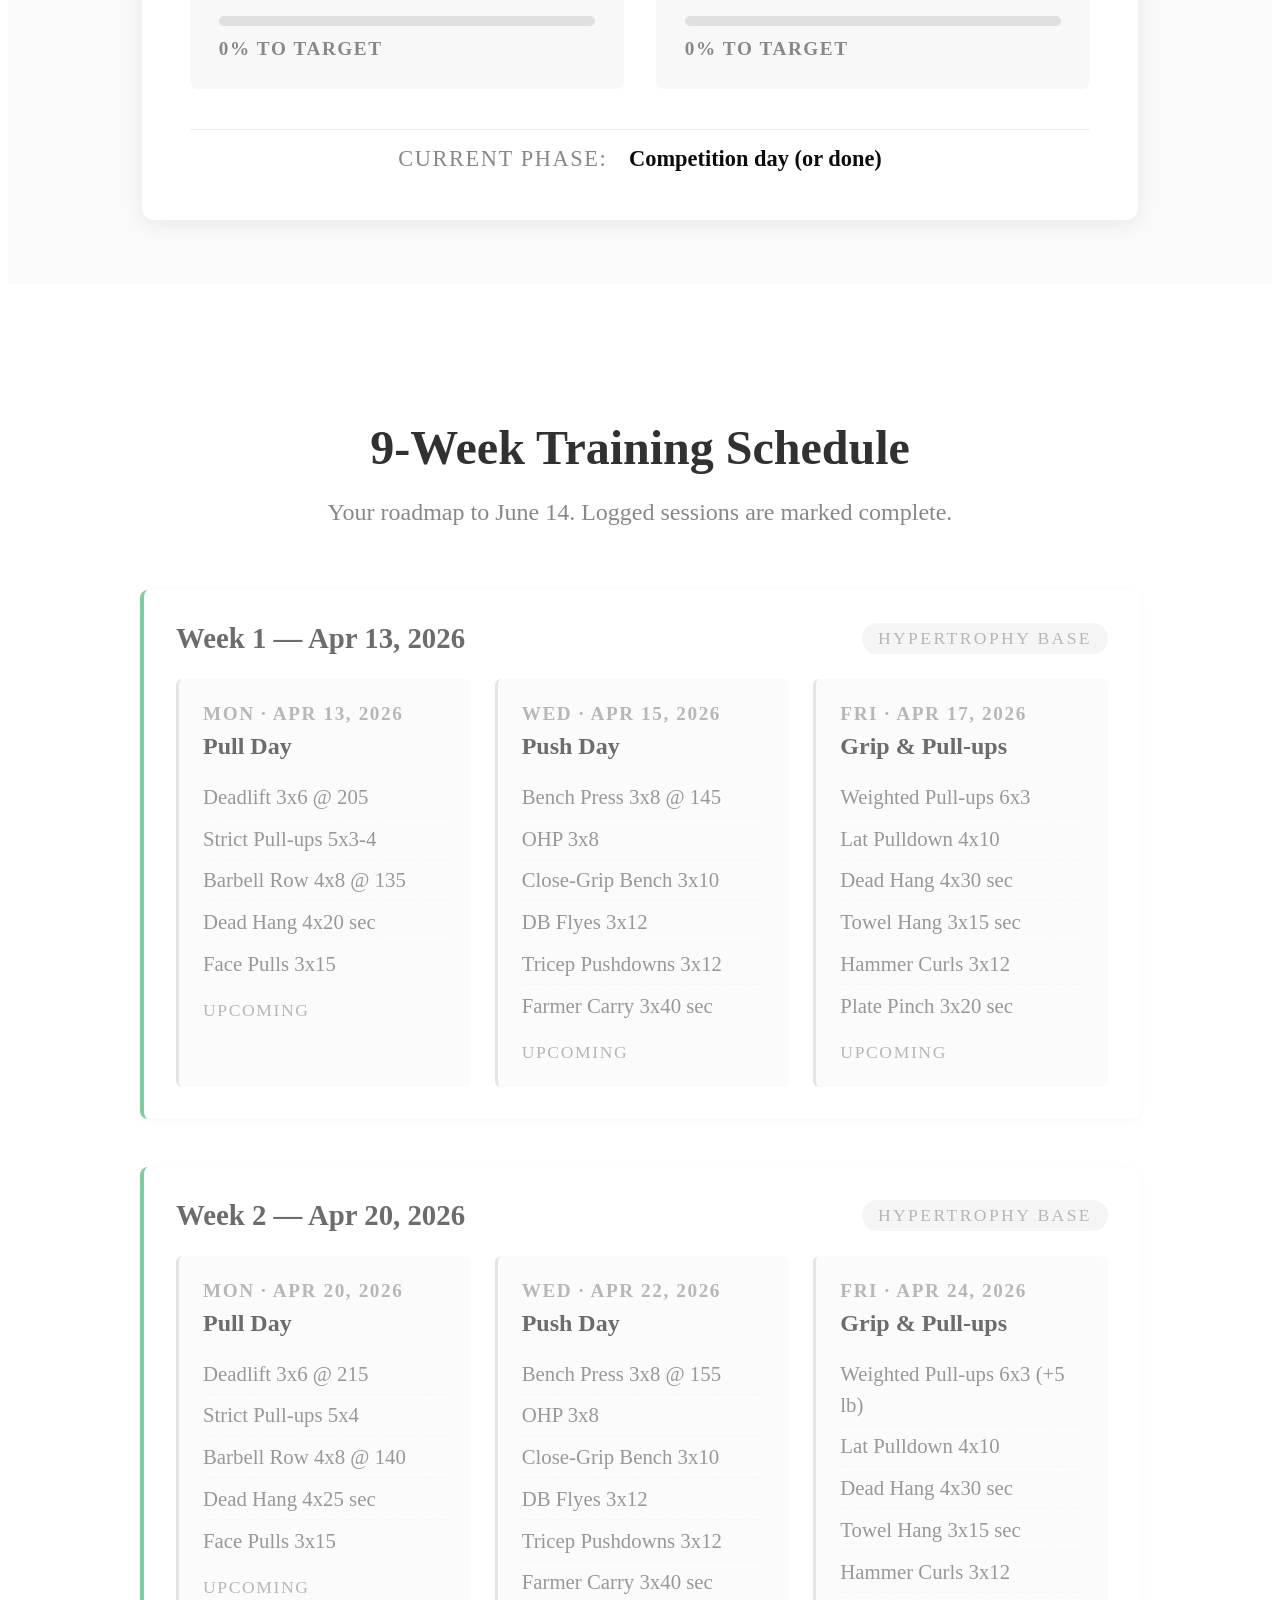
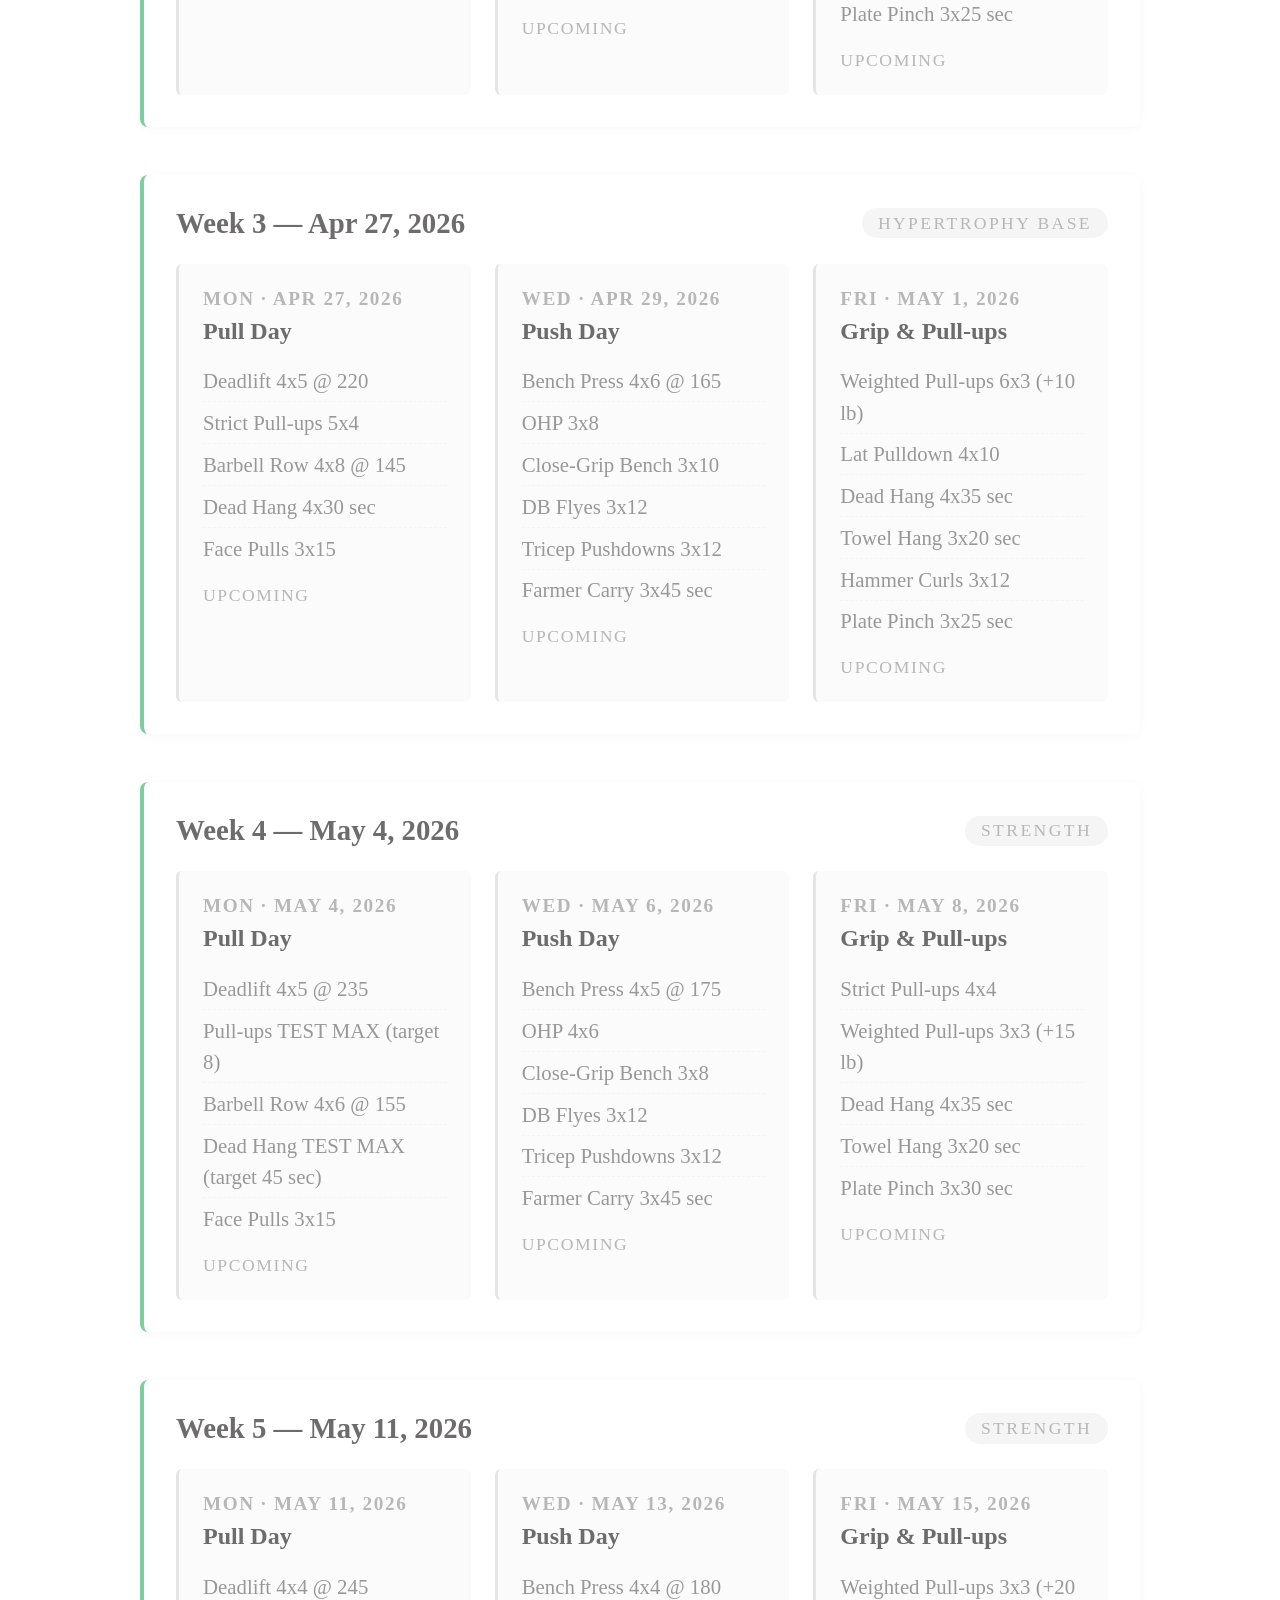
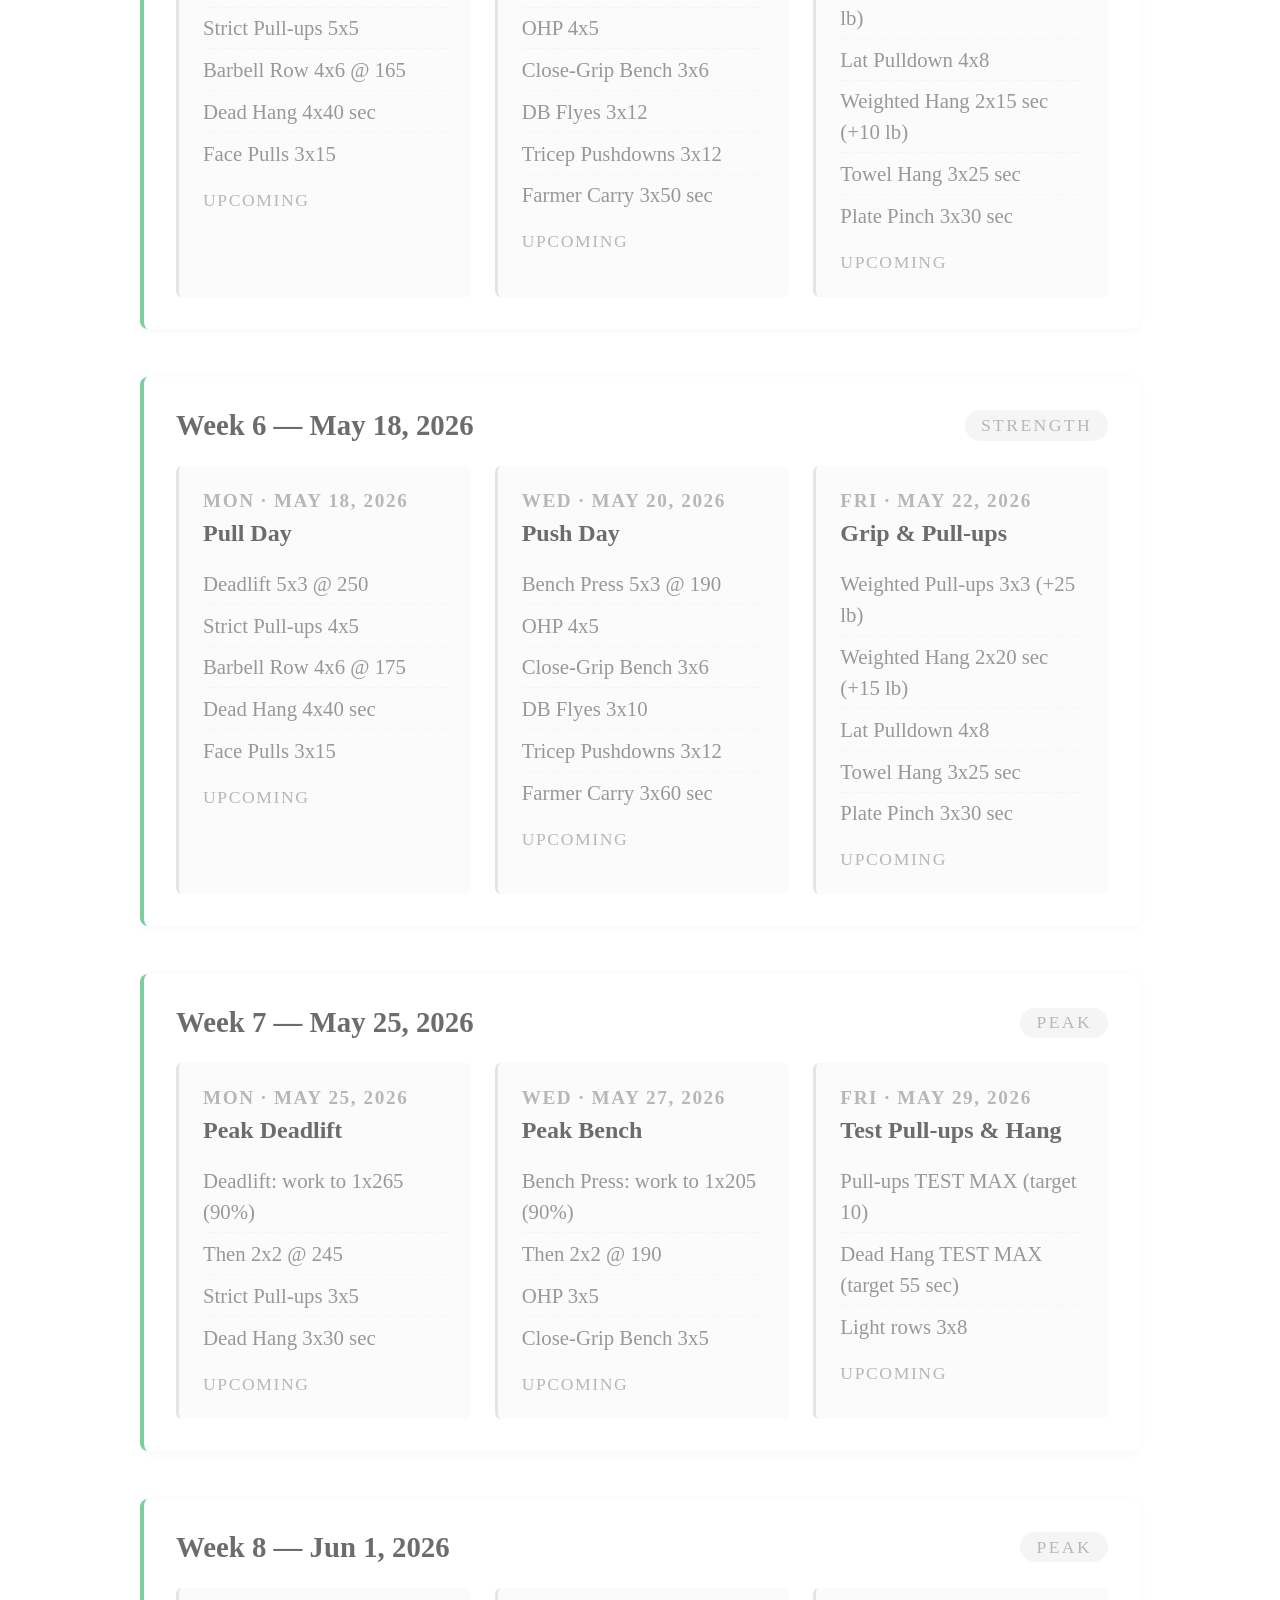
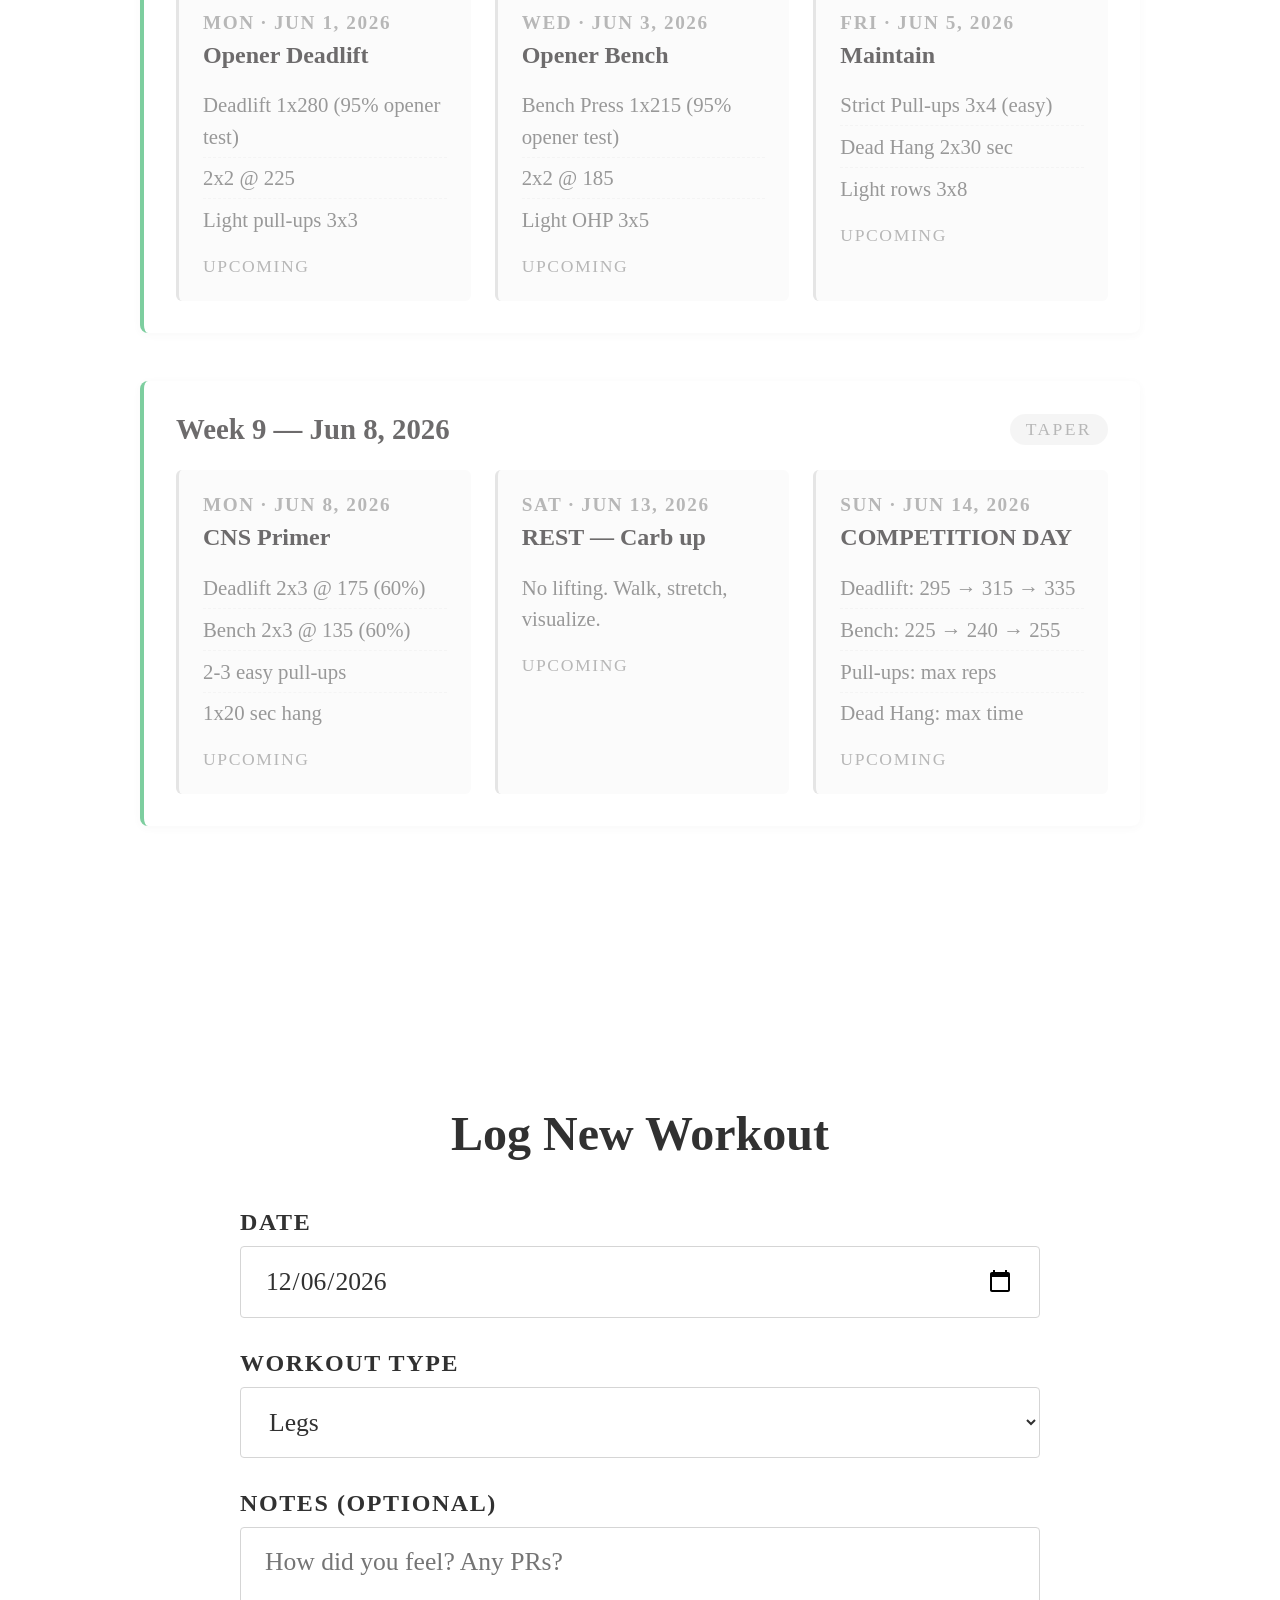
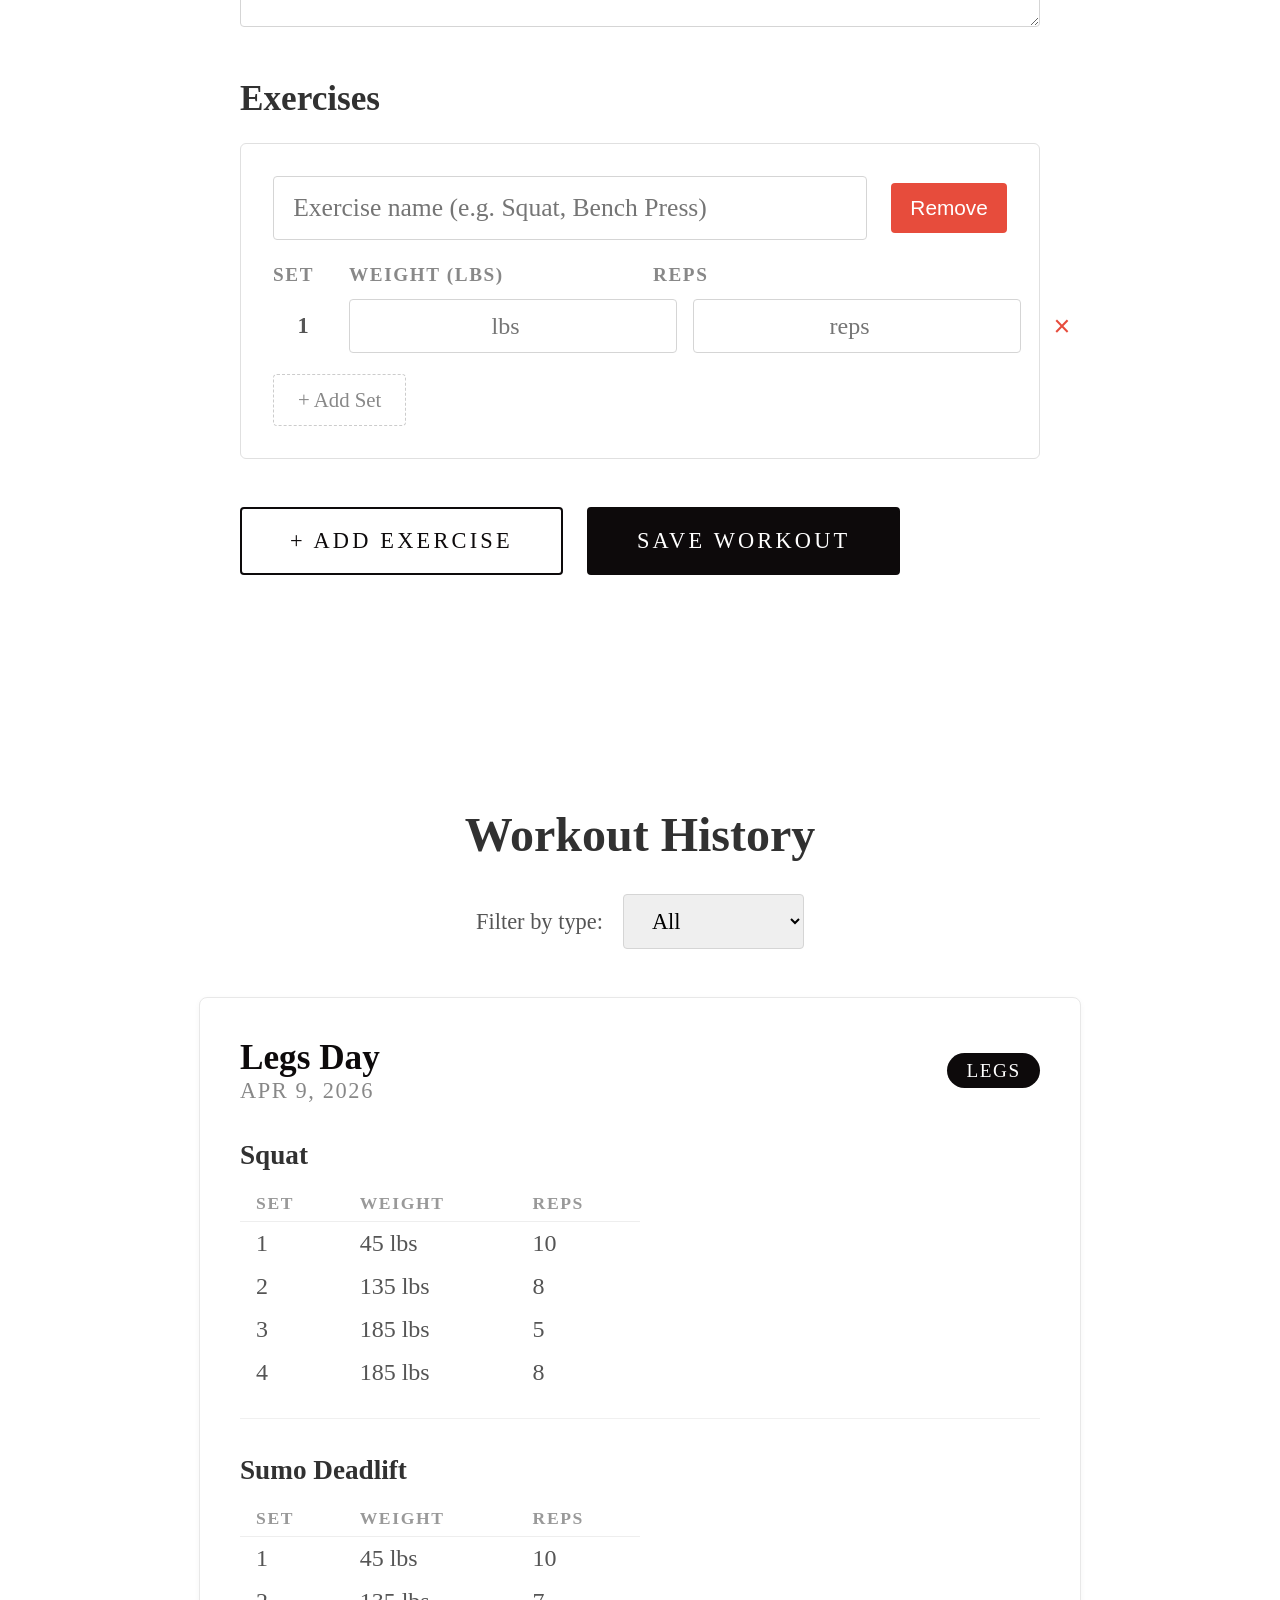
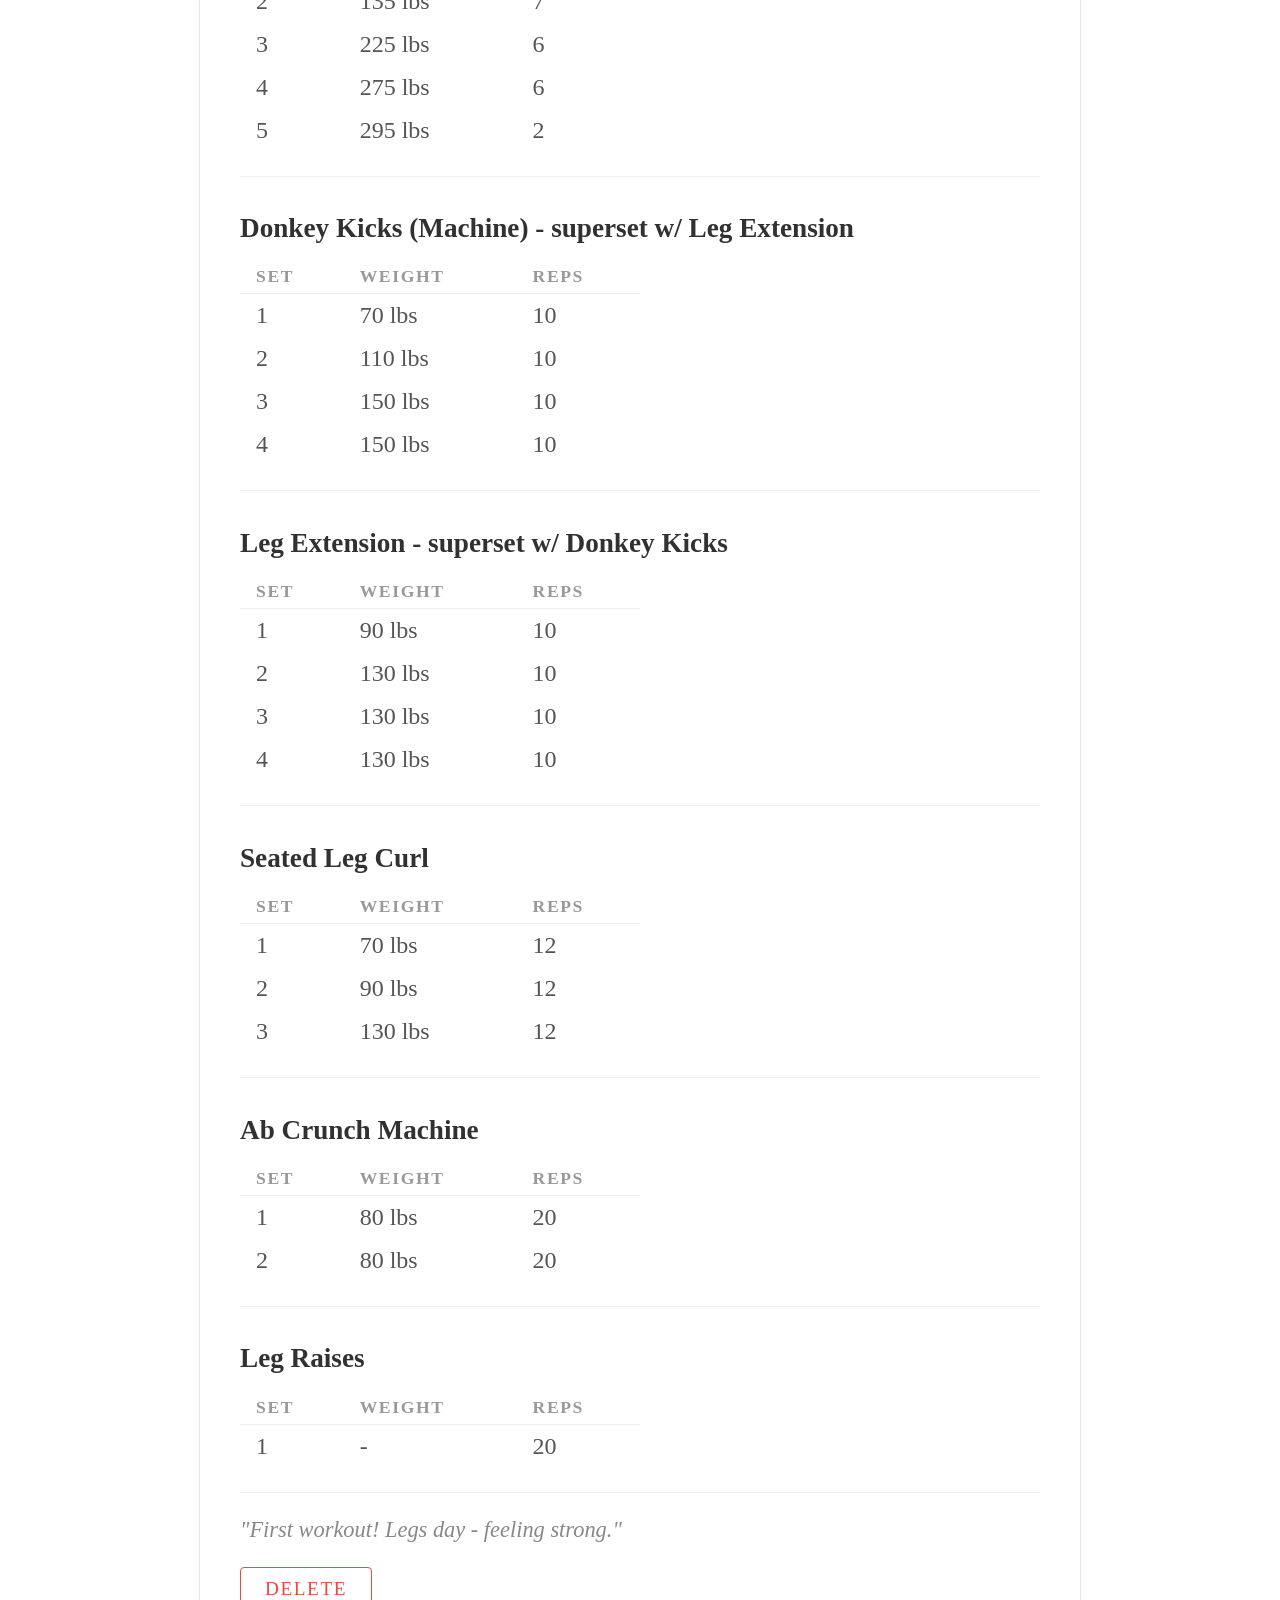
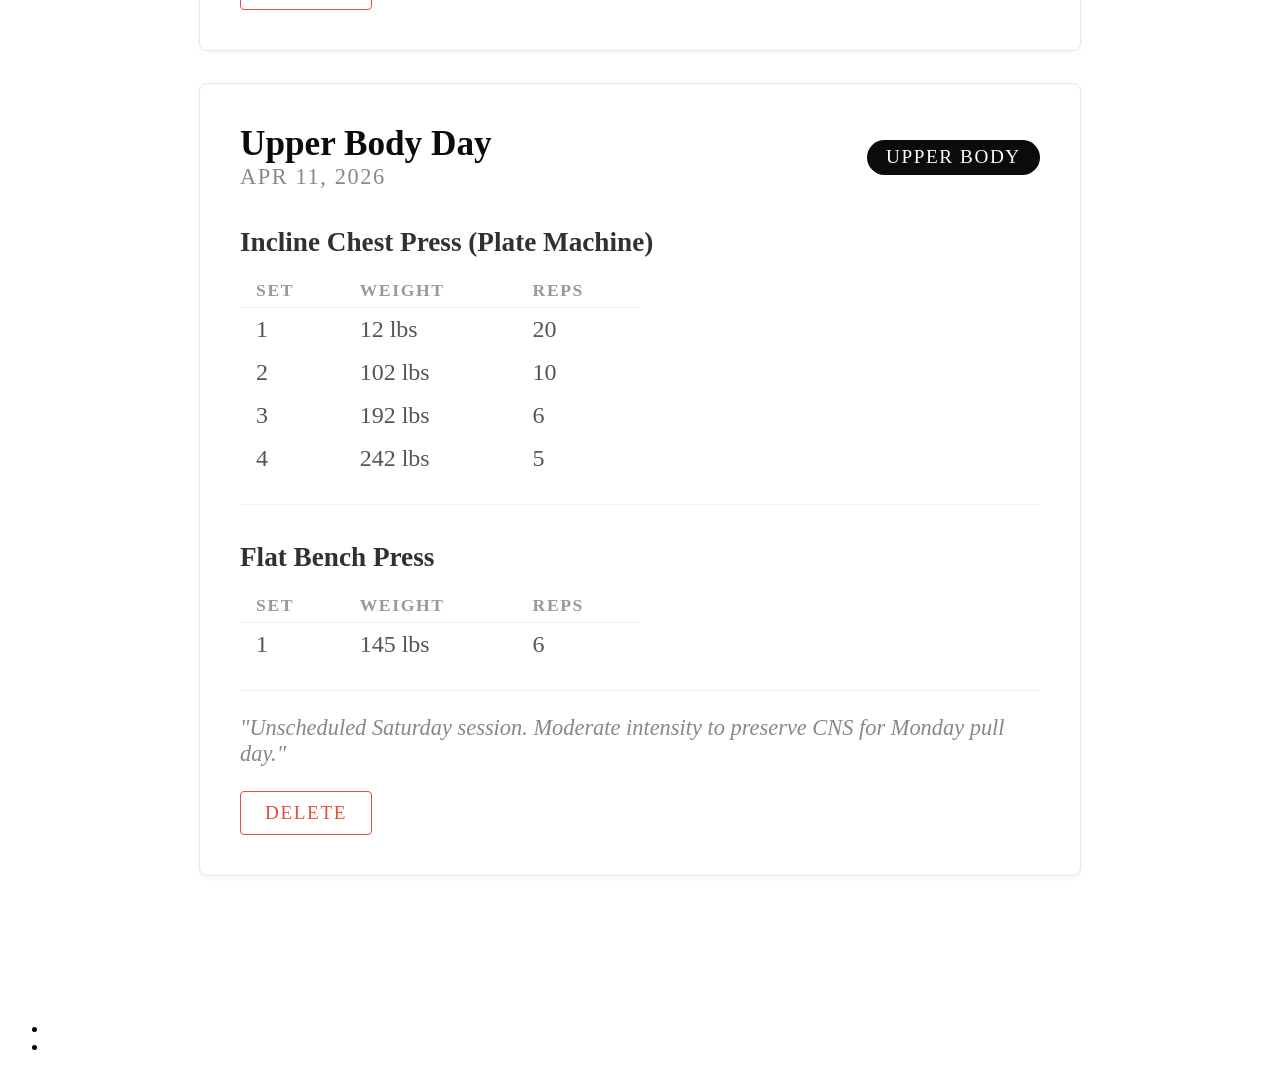
==== commit 9636b9cb: "Add rest timer widget with auto-start on set entry Floating timer in bottom-right with 1:30/2:00/3:0" ====
--- a/fitness-tracker.html
+++ b/fitness-tracker.html
@@ -235,6 +235,20 @@
 		</div>
 	</section>
 
+	<!-- Rest Timer Widget -->
+	<div id="rest-timer" class="rest-timer-idle">
+		<div class="timer-display">
+			<span id="timer-time">2:00</span>
+		</div>
+		<div class="timer-controls">
+			<button type="button" id="timer-start-2">2:00</button>
+			<button type="button" id="timer-start-3">3:00</button>
+			<button type="button" id="timer-start-90">1:30</button>
+			<button type="button" id="timer-stop">Stop</button>
+		</div>
+		<div class="timer-label" id="timer-label">Rest Timer</div>
+	</div>
+
 	<!-- Footer -->
 	<footer>
 		<div class="row">
--- a/css/fitness-tracker.css
+++ b/css/fitness-tracker.css
@@ -797,6 +797,91 @@
 	font-size: 1.8rem;
 }
 
+/* Rest Timer Widget */
+#rest-timer {
+	position: fixed;
+	bottom: 20px;
+	right: 20px;
+	width: 220px;
+	background: #0d0a0b;
+	color: #fff;
+	border-radius: 12px;
+	padding: 1.5rem;
+	box-shadow: 0 6px 24px rgba(0, 0, 0, 0.3);
+	z-index: 9998;
+	text-align: center;
+	transition: transform 0.3s ease, background 0.3s ease;
+}
+
+#rest-timer.rest-timer-running {
+	background: #27ae60;
+}
+
+#rest-timer.rest-timer-done {
+	background: #e74c3c;
+	animation: timerPulse 0.5s ease infinite alternate;
+}
+
+@keyframes timerPulse {
+	from { transform: scale(1); }
+	to { transform: scale(1.05); }
+}
+
+.timer-display {
+	font-size: 3.6rem;
+	font-weight: 700;
+	line-height: 1;
+	margin-bottom: 1rem;
+	font-variant-numeric: tabular-nums;
+	letter-spacing: 0.1rem;
+}
+
+.timer-controls {
+	display: flex;
+	gap: 0.5rem;
+	justify-content: center;
+	flex-wrap: wrap;
+	margin-bottom: 0.8rem;
+}
+
+.timer-controls button {
+	background: rgba(255, 255, 255, 0.15);
+	color: #fff;
+	border: 1px solid rgba(255, 255, 255, 0.3);
+	border-radius: 4px;
+	padding: 0.6rem 1rem;
+	font-size: 1.2rem;
+	font-weight: 600;
+	cursor: pointer;
+	font-family: inherit;
+	transition: background 0.2s ease;
+}
+
+.timer-controls button:hover {
+	background: rgba(255, 255, 255, 0.25);
+}
+
+.timer-controls button#timer-stop {
+	background: rgba(231, 76, 60, 0.3);
+	border-color: rgba(231, 76, 60, 0.5);
+}
+
+.timer-label {
+	font-size: 1.1rem;
+	text-transform: uppercase;
+	letter-spacing: 0.15rem;
+	opacity: 0.7;
+}
+
+@media screen and (max-width: 480px) {
+	#rest-timer {
+		bottom: 10px;
+		right: 10px;
+		left: 10px;
+		width: auto;
+	}
+}
+
 /* Success Message */
 .success-message {
 	position: fixed;
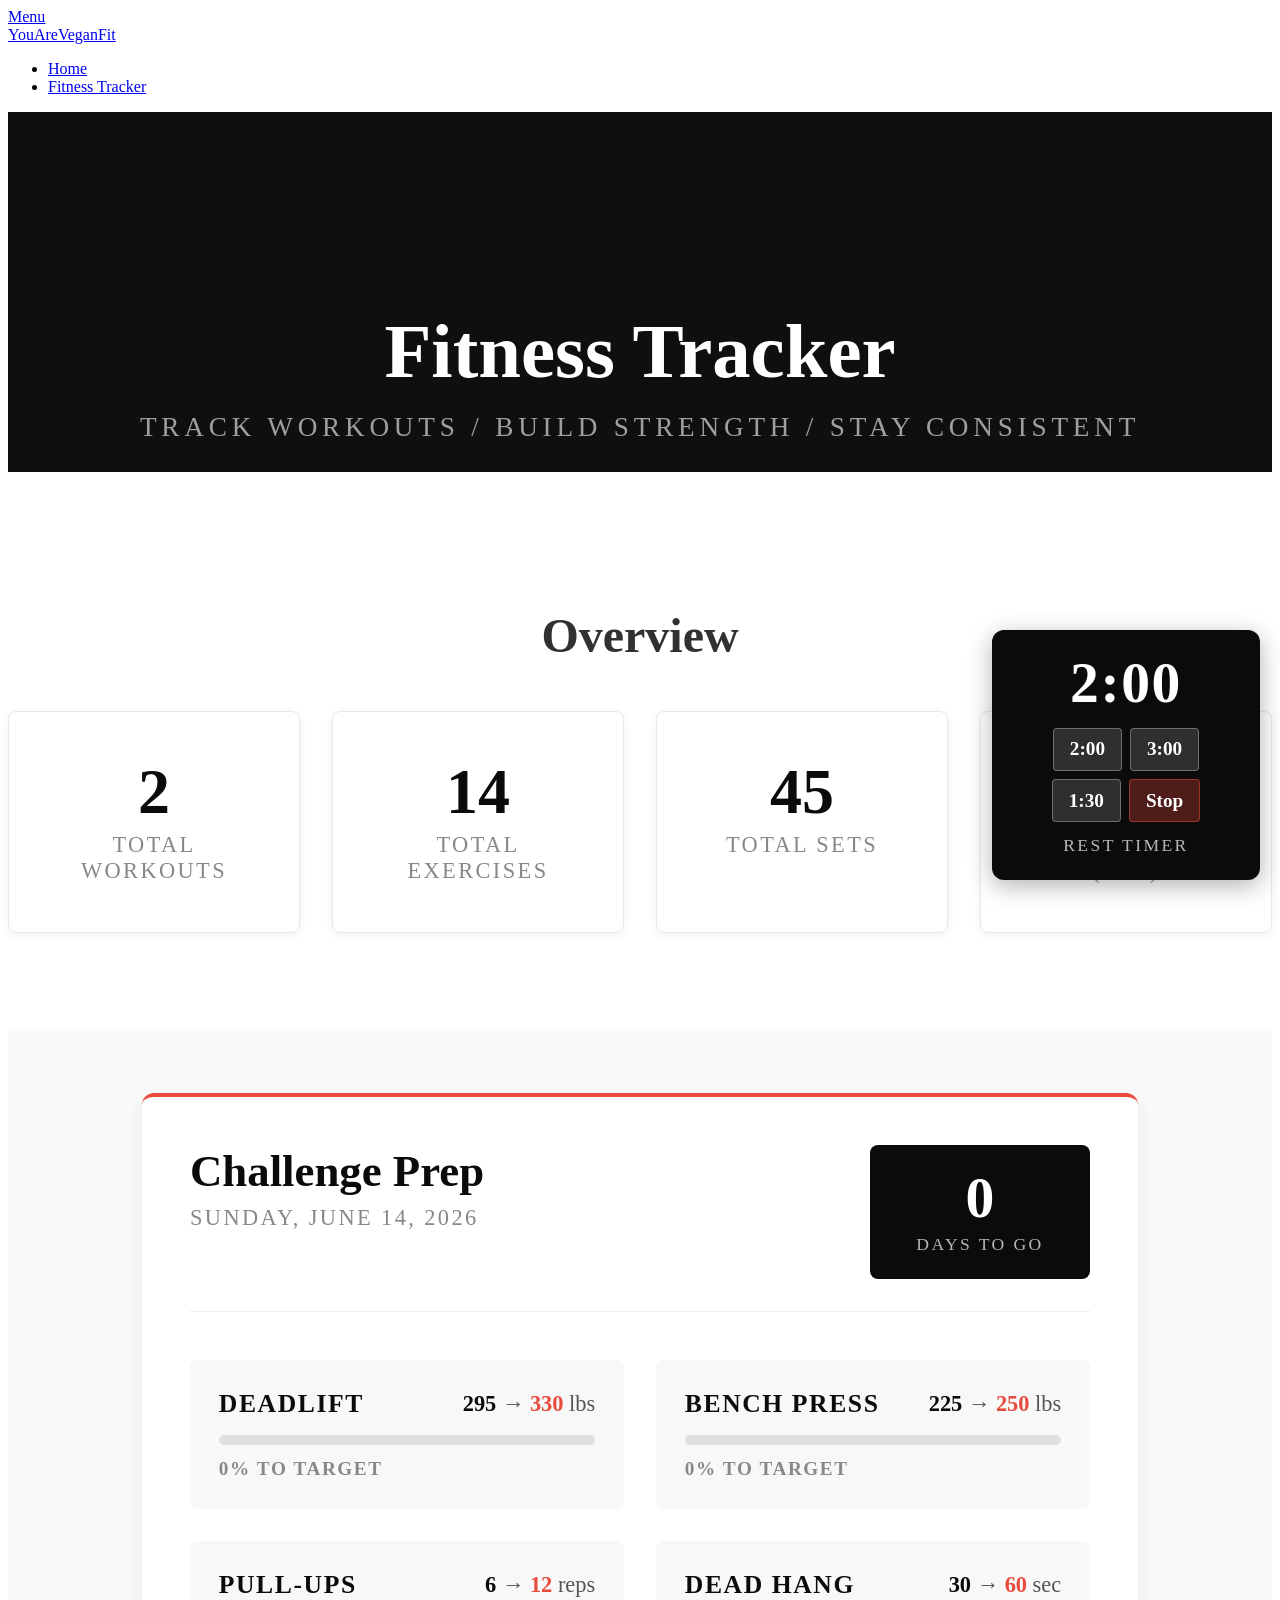
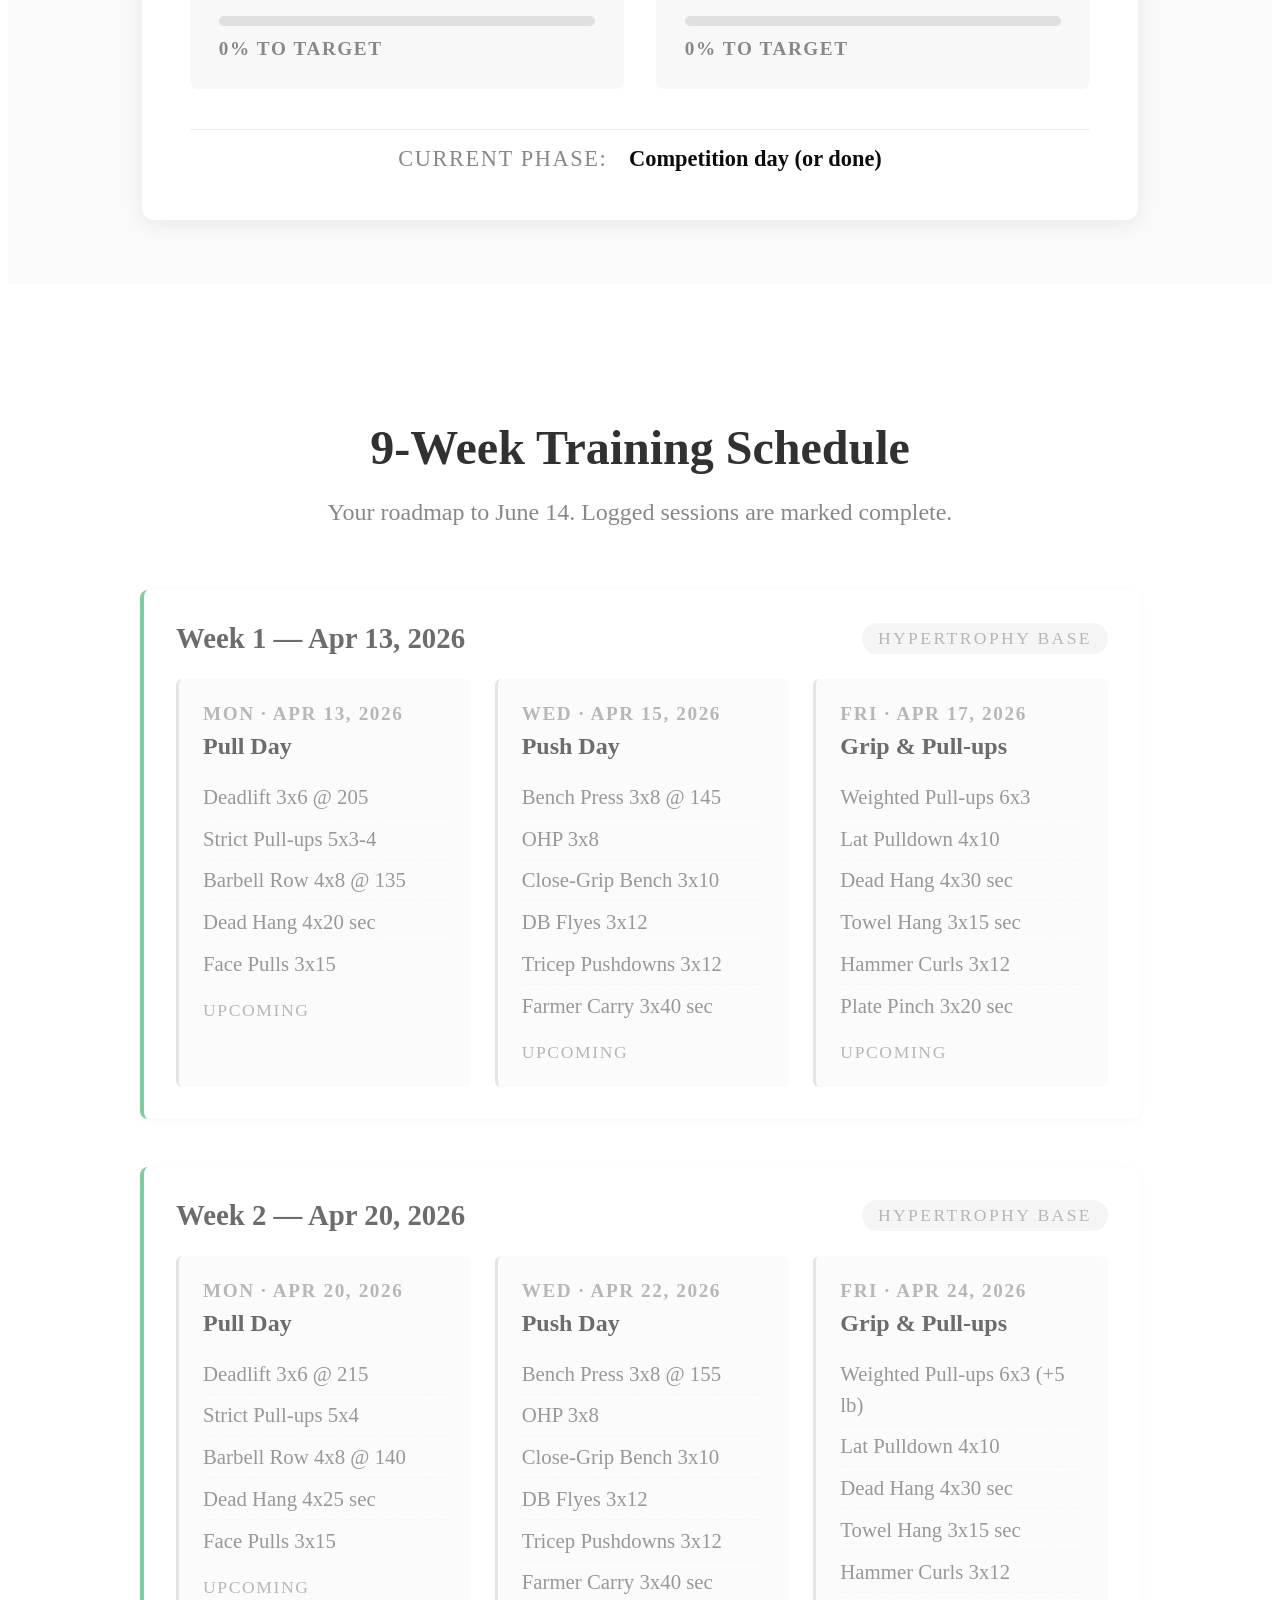
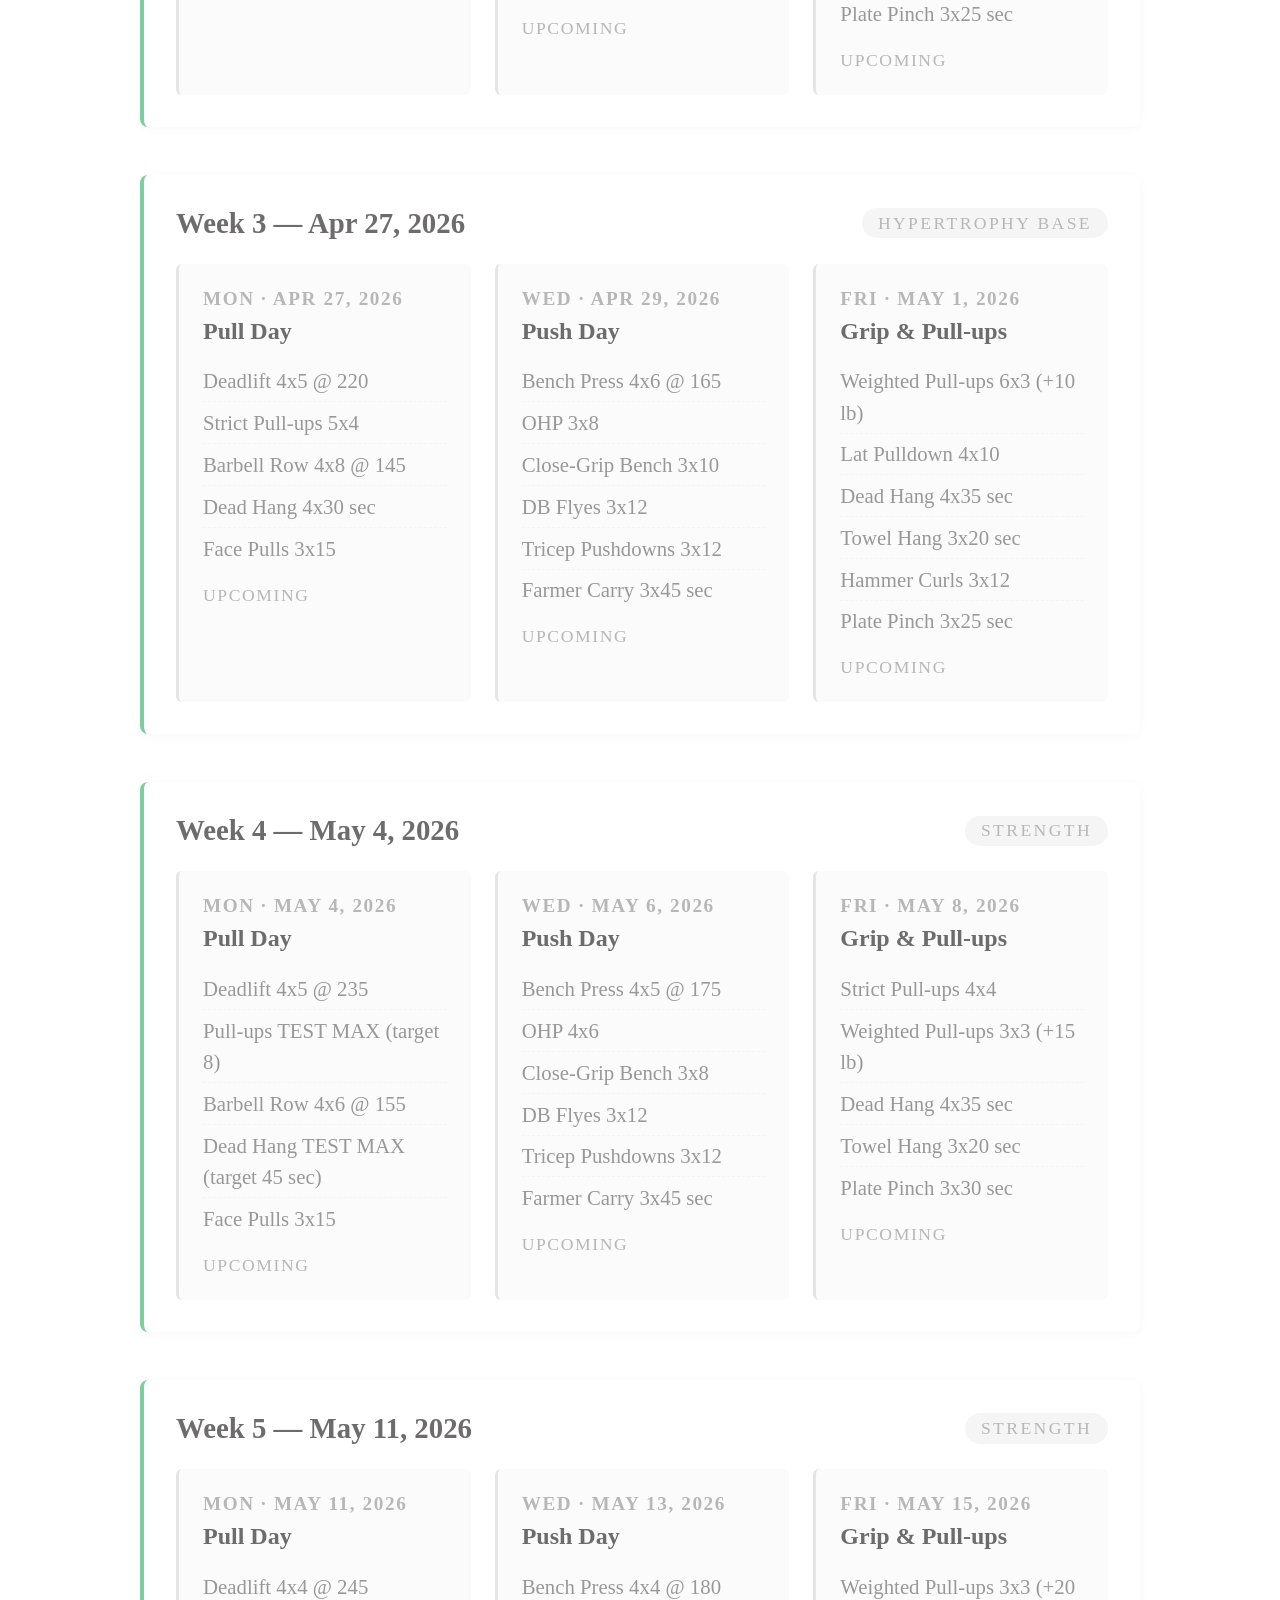
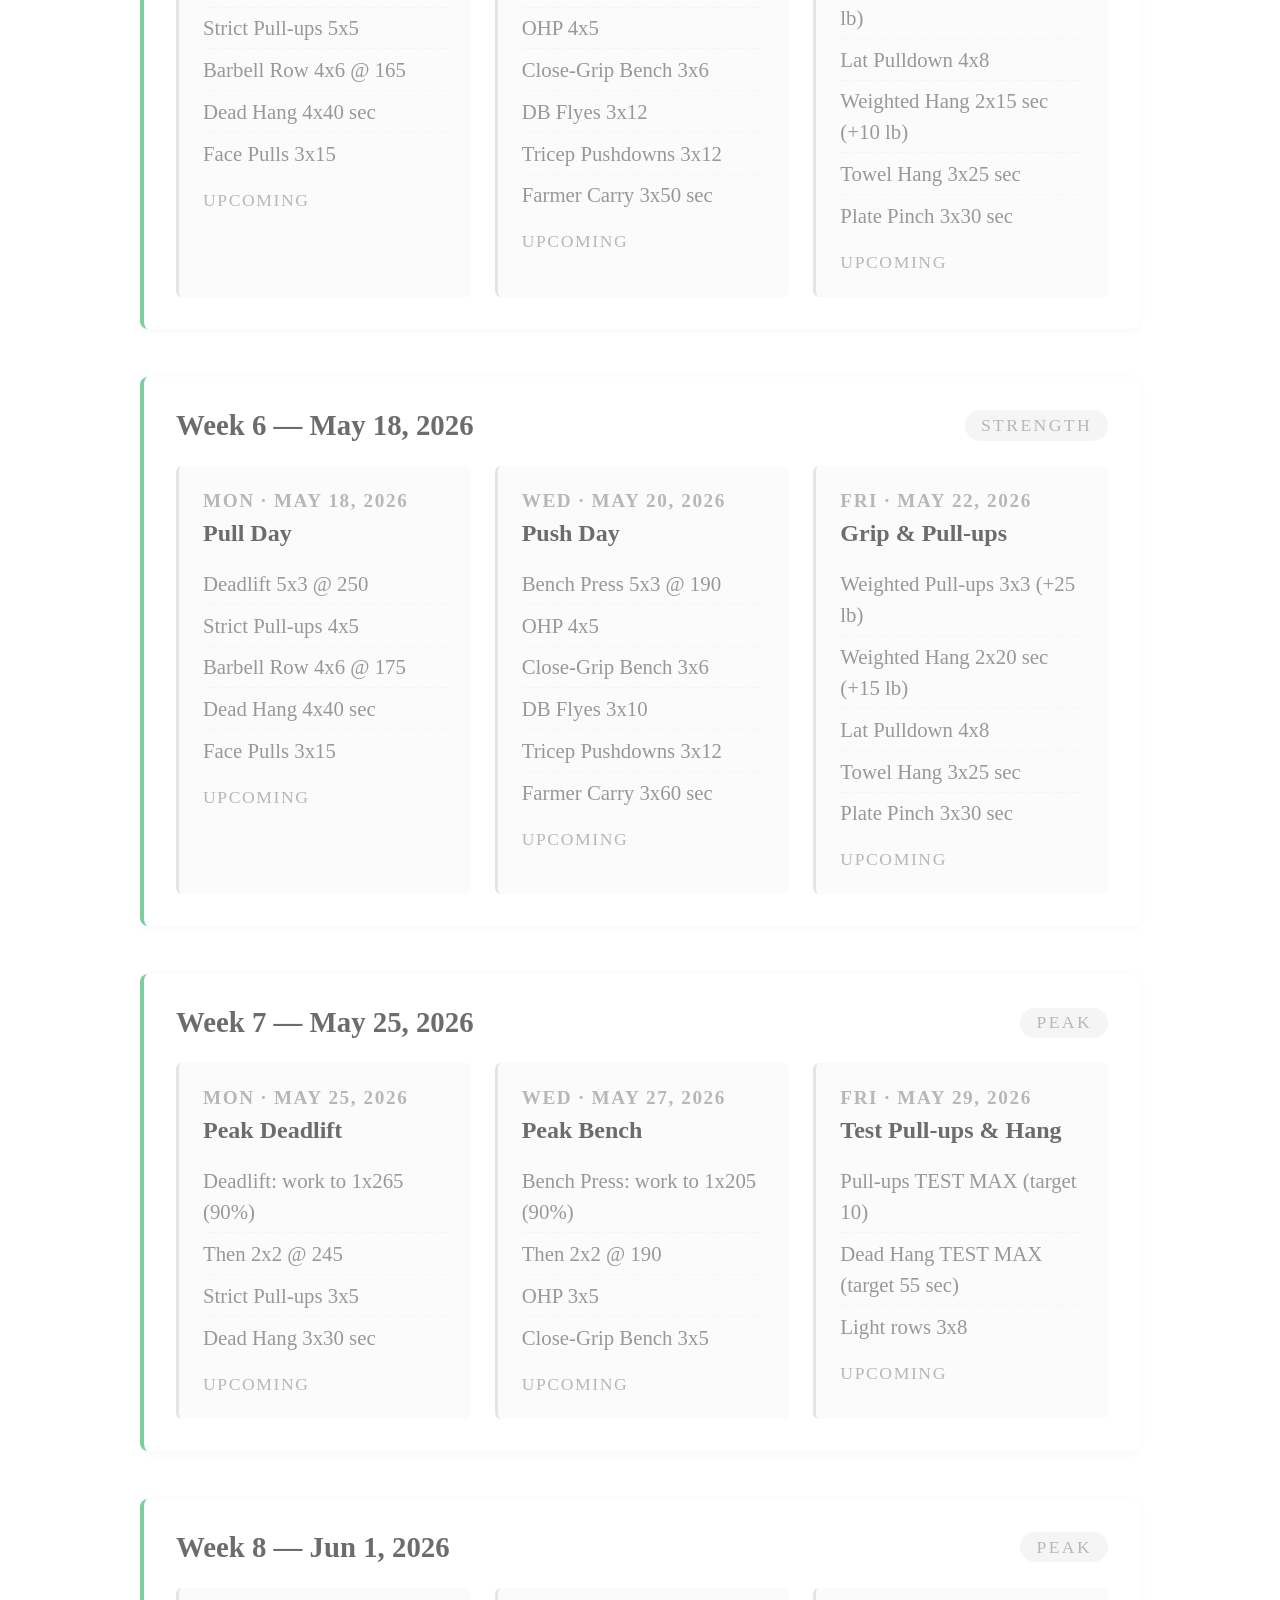
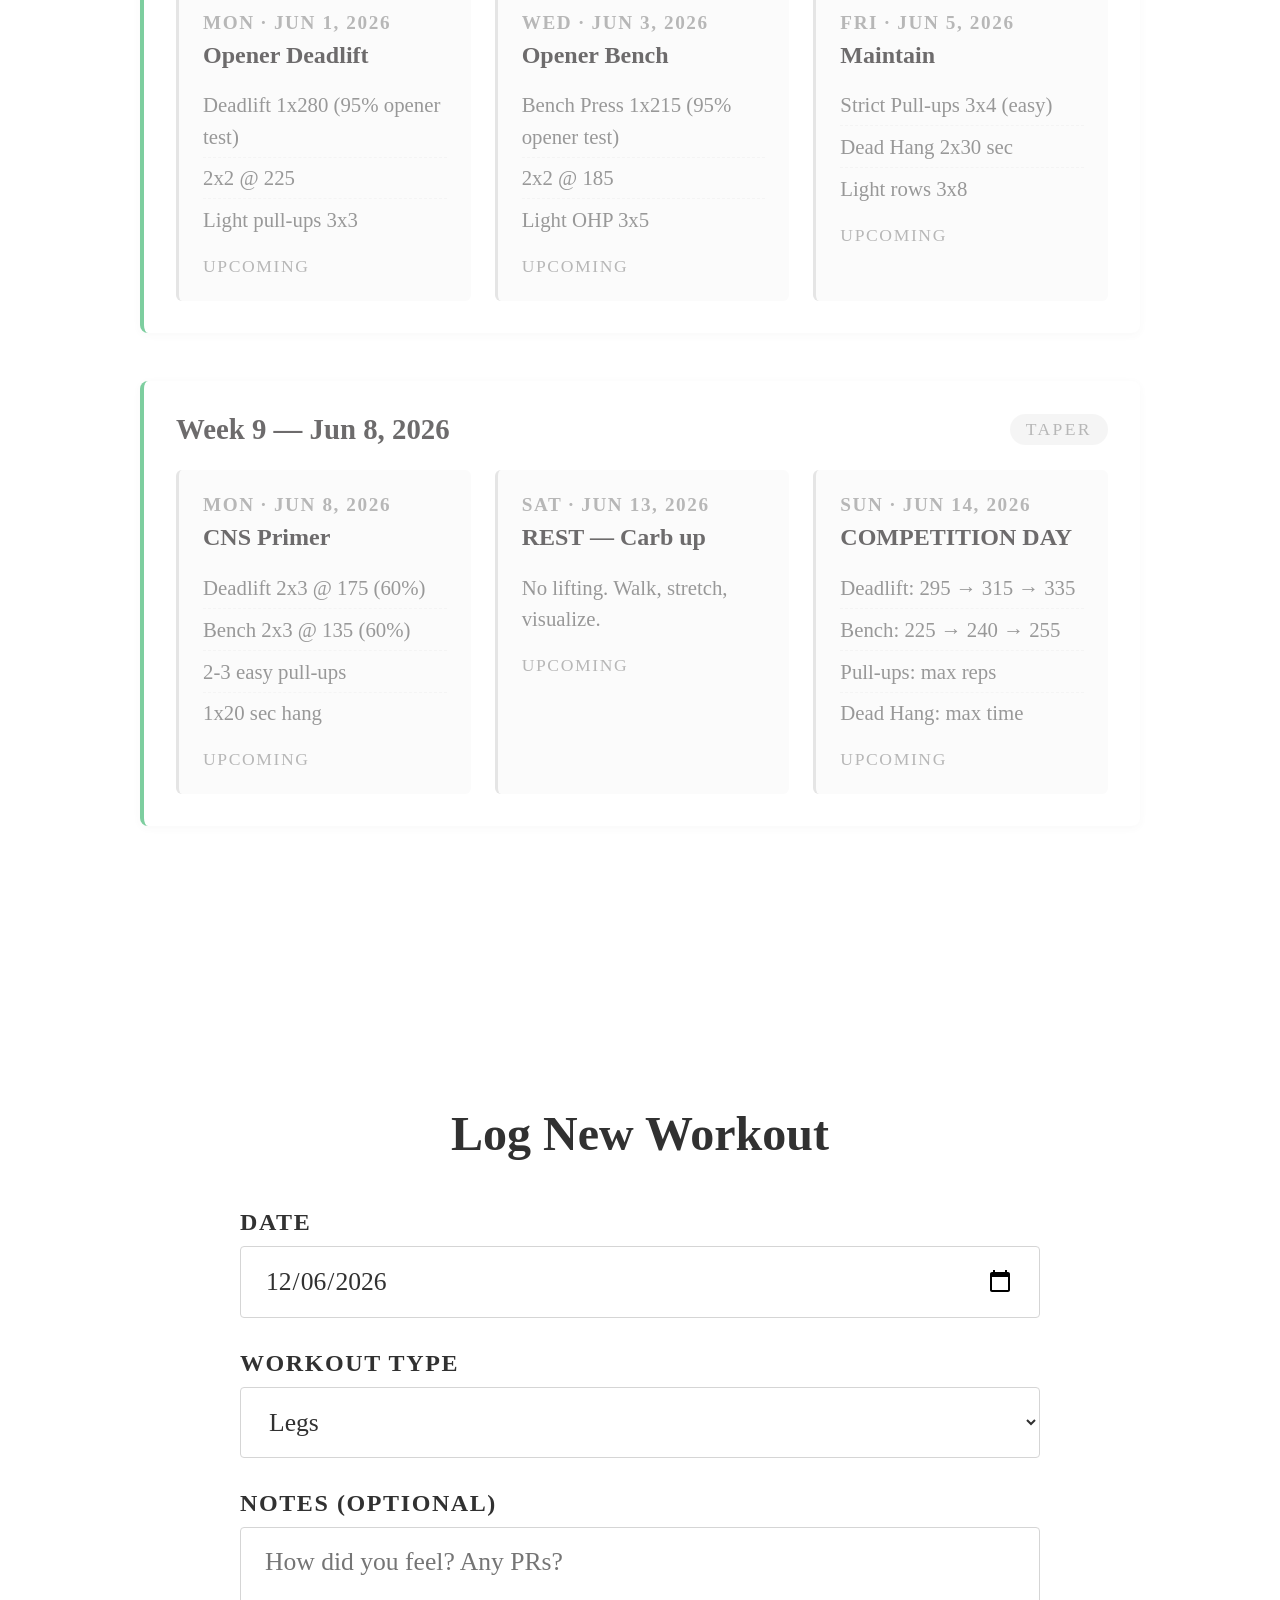
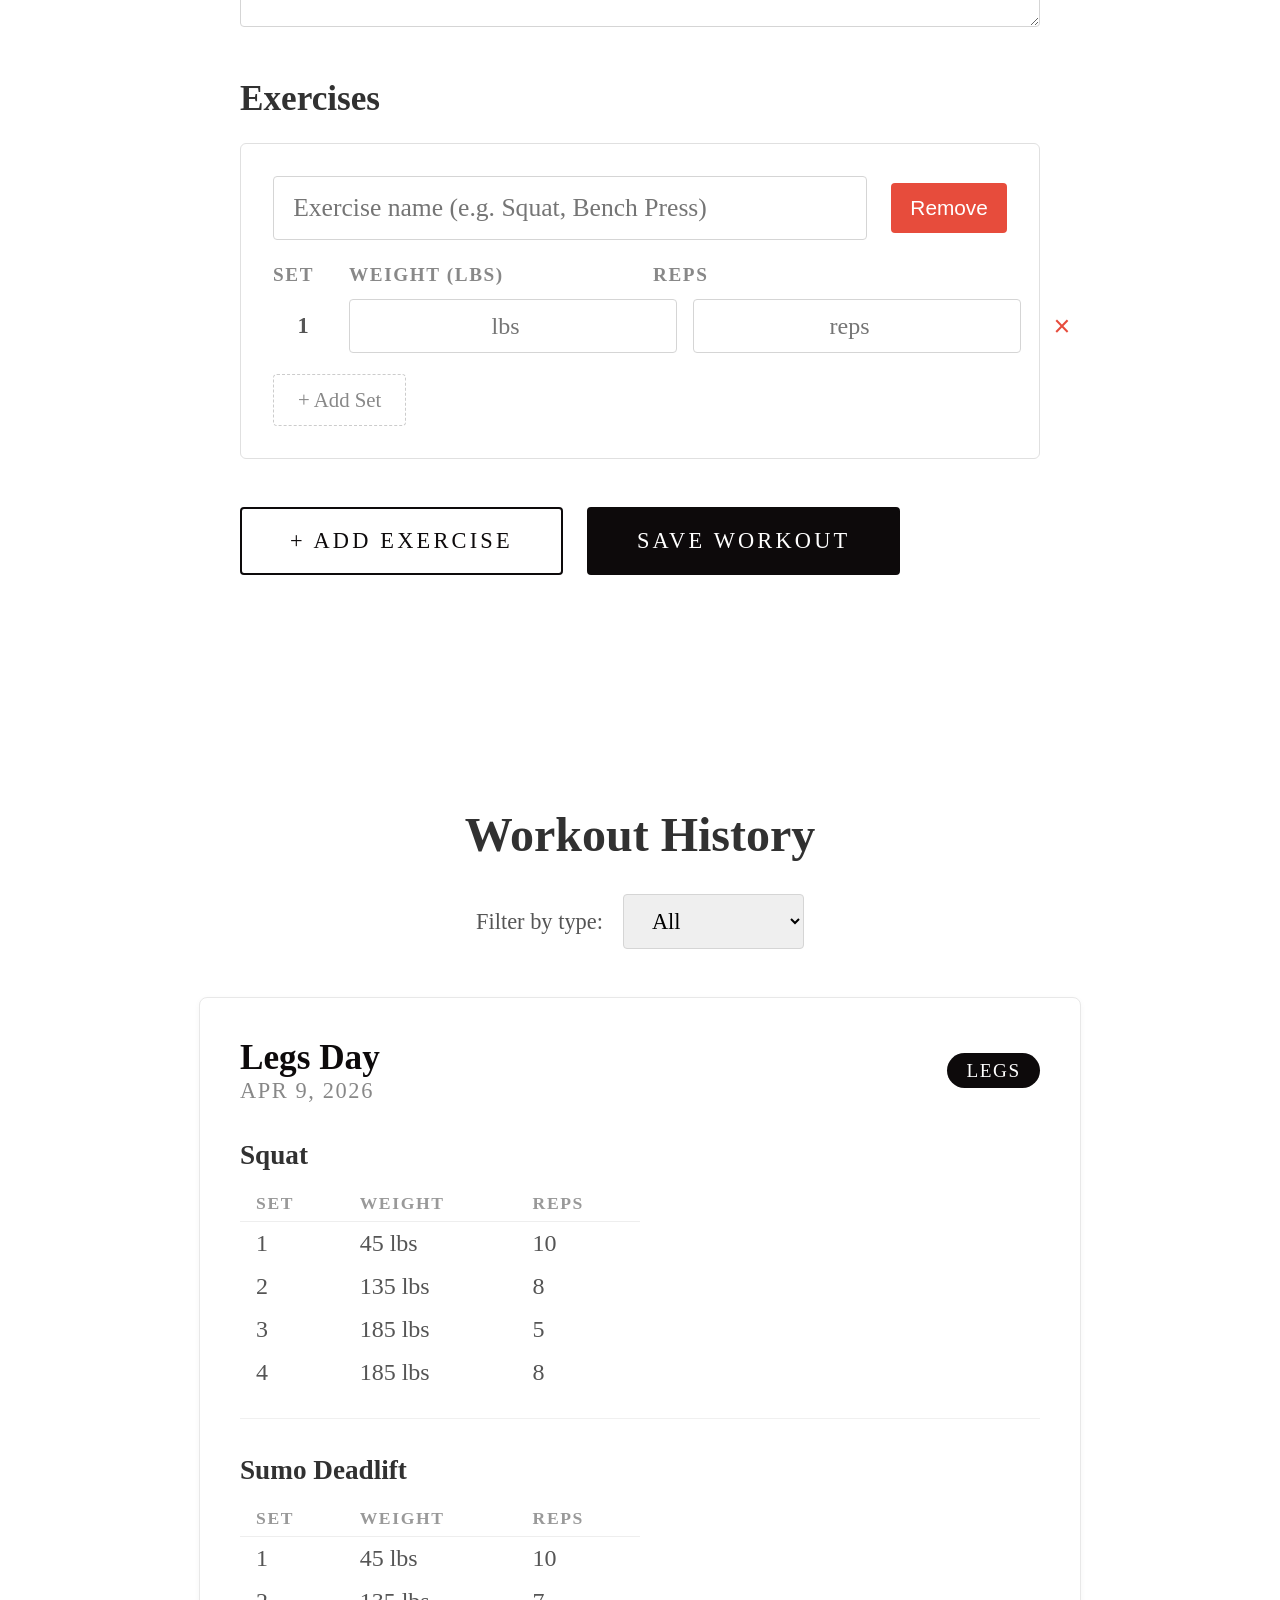
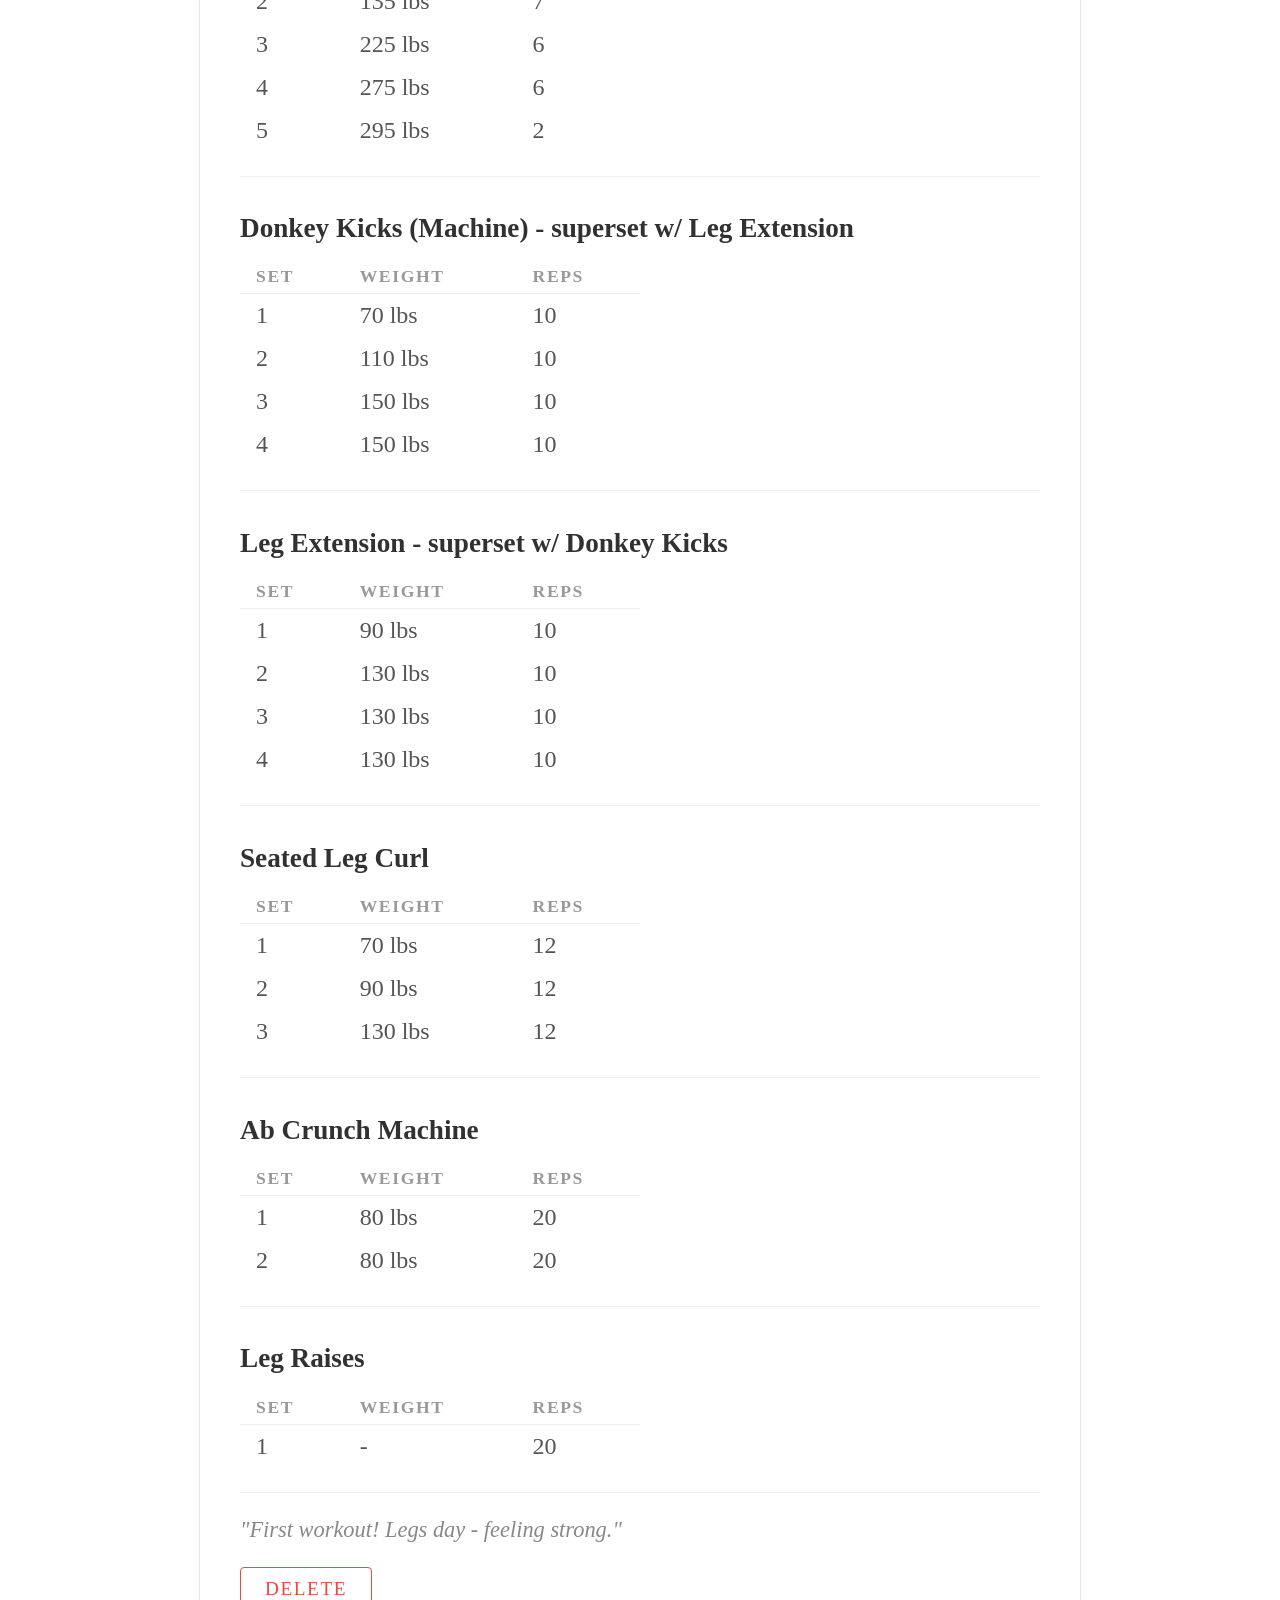
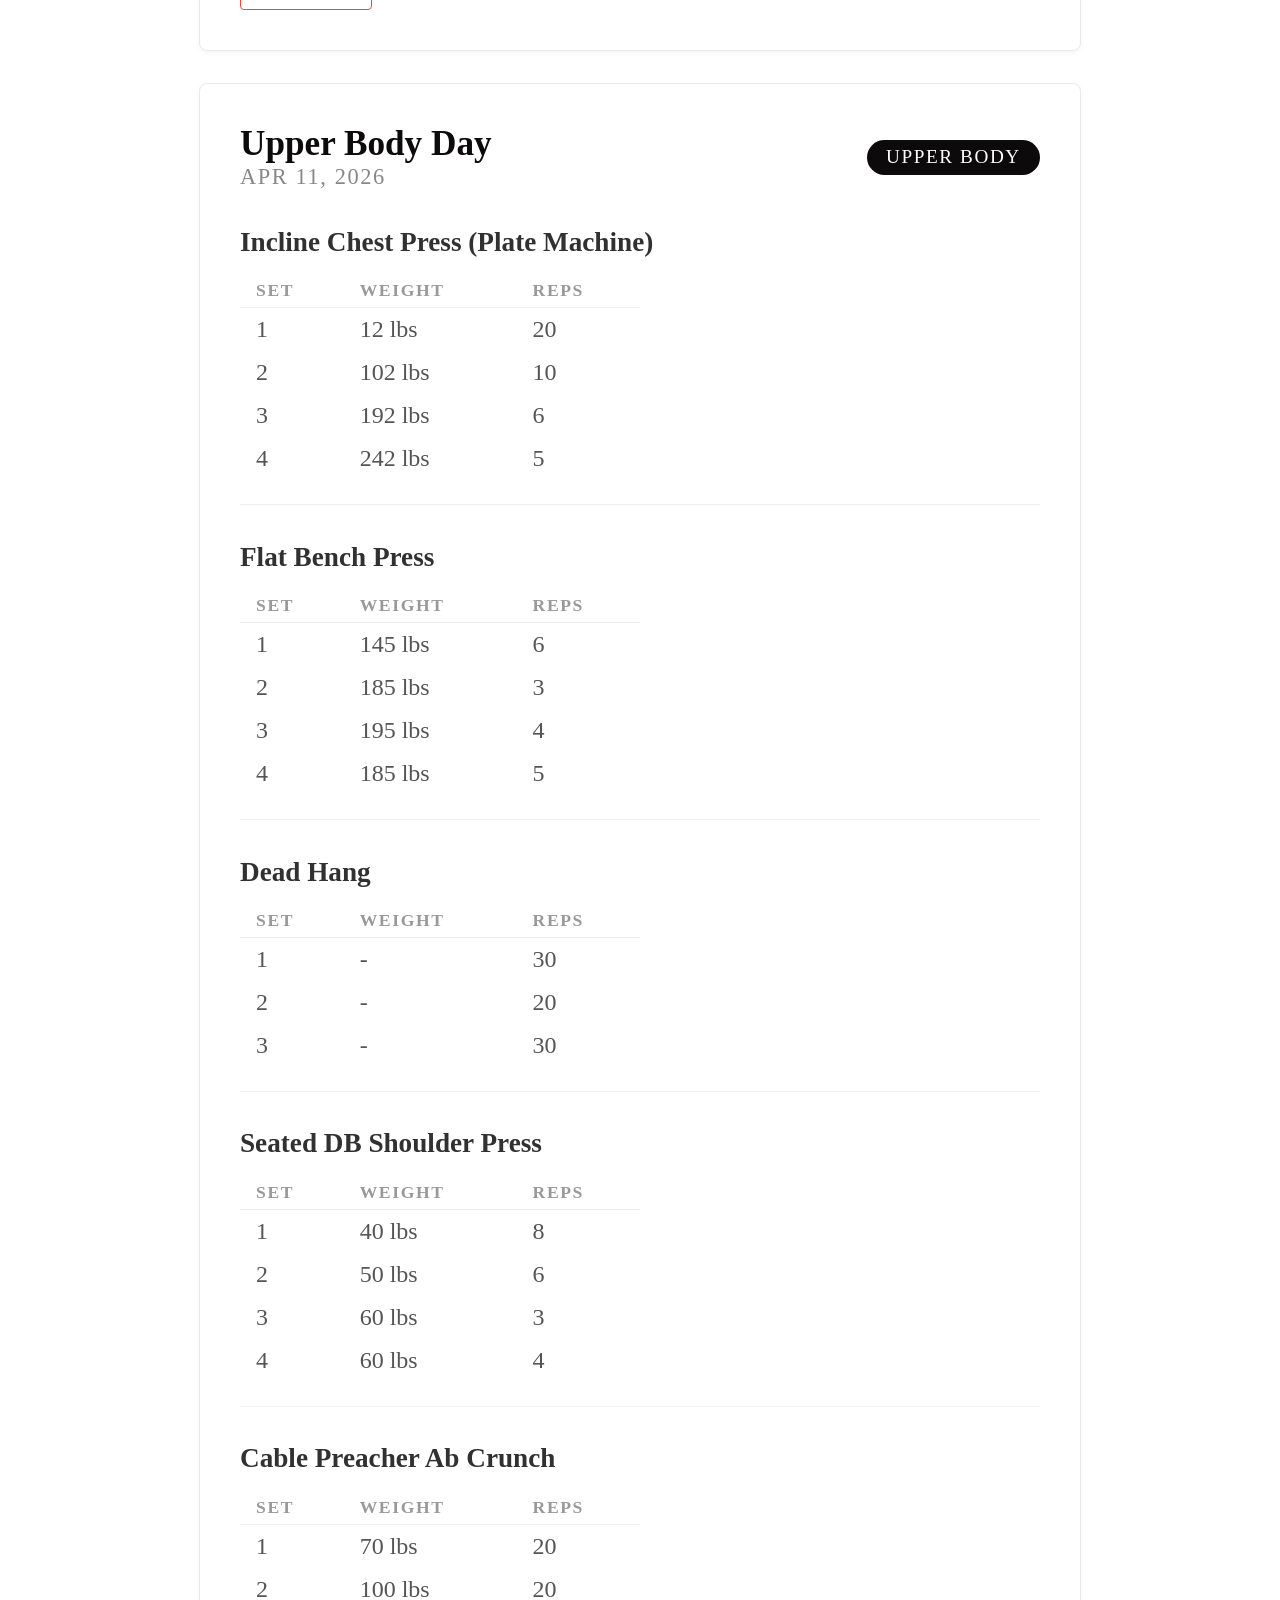
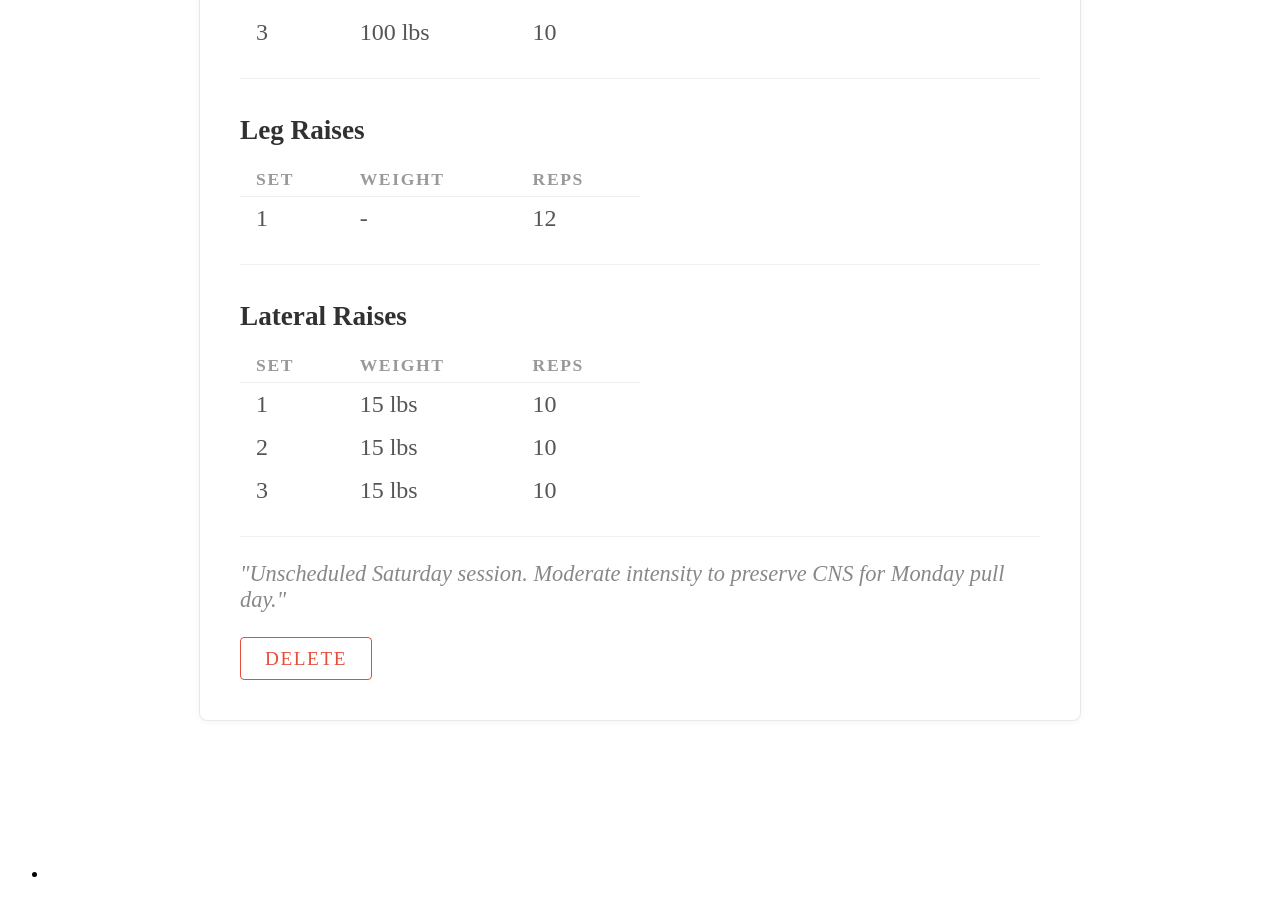
==== commit 003ec53a: "Rebrand site from Zachary Villarreal to YouAreVeganFit / Stefan Angelov Replace index.html with clea" ====
--- a/fitness-tracker.html
+++ b/fitness-tracker.html
@@ -3,8 +3,8 @@
 
 <head>
 	<meta charset="utf-8">
-	<title>Fitness Tracker | Zachary Villarreal</title>
-	<meta name="description" content="Personal Fitness Tracker">
+	<title>Fitness Tracker | YouAreVeganFit</title>
+	<meta name="description" content="Stefan's Personal Fitness Tracker | YouAreVeganFit">
 	<meta name="viewport" content="width=device-width, initial-scale=1, maximum-scale=1">
 
 	<link rel="stylesheet" href="css/base.css">
@@ -21,7 +21,7 @@
 			<div class="top-bar">
 				<a class="menu-toggle" href="#"><span>Menu</span></a>
 				<div class="logo">
-					<a href="index.html">Zachary Villarreal</a>
+					<a href="index.html">YouAreVeganFit</a>
 				</div>
 				<nav id="main-nav-wrap">
 					<ul class="main-navigation">
@@ -254,8 +254,7 @@
 		<div class="row">
 			<div class="col-six tab-full pull-right social">
 				<ul class="footer-social">
-					<li><a target="_blank" href="https://www.linkedin.com/in/zachary-p-villarreal/"><i class="fa fa-linkedin"></i></a></li>
-					<li><a target="_blank" href="https://github.com/zacharyvillarreal"><i class="fa fa-github" aria-hidden="true"></i></a></li>
+					<li><a target="_blank" href="https://www.youareveganfit.com"><i class="fa fa-globe"></i></a></li>
 				</ul>
 			</div>
 			<div id="go-top">
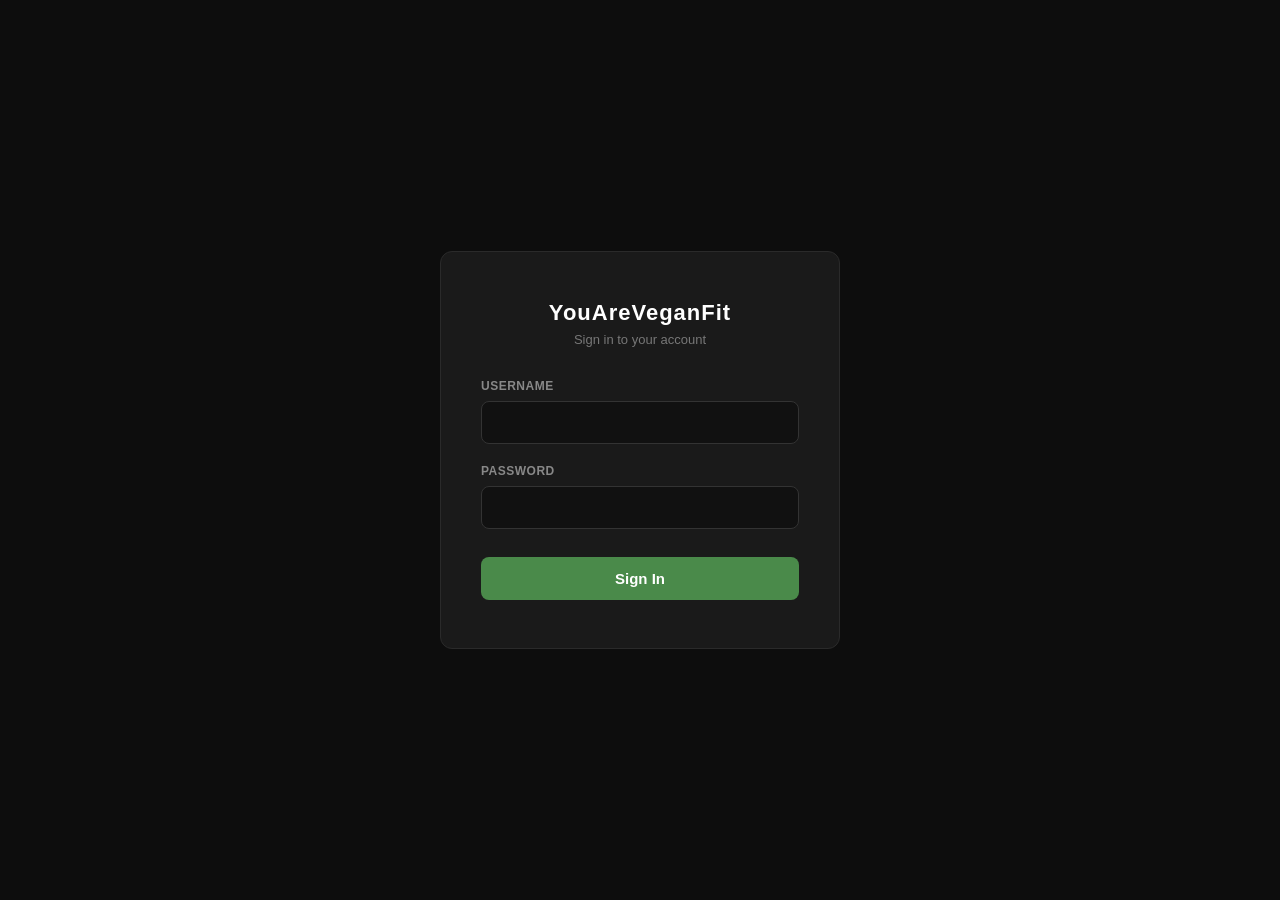
==== commit c1f7d318: "Add multi-user auth system with Cloudflare Worker + D1 - login.html: branded login page with usernam" ====
--- a/fitness-tracker.html
+++ b/fitness-tracker.html
@@ -13,6 +13,7 @@
 	<link rel="stylesheet" href="css/fitness-tracker.css">
 
 	<script src="js/modernizr.js"></script>
+	<script src="js/auth-guard.js"></script>
 </head>
 
 <body id="top">
@@ -27,6 +28,7 @@
 					<ul class="main-navigation">
 						<li><a href="index.html" title="">Home</a></li>
 						<li class="current"><a href="fitness-tracker.html" title="">Fitness Tracker</a></li>
+						<li><a href="#" id="logout-btn" title="">Logout</a></li>
 					</ul>
 				</nav>
 			</div>
@@ -267,6 +269,13 @@
 	<script src="js/plugins.js"></script>
 	<script src="js/main.js"></script>
 	<script src="js/fitness-tracker.js"></script>
+	<script>
+		document.getElementById('logout-btn').addEventListener('click', function(e) {
+			e.preventDefault();
+			fetch('/api/logout', { method: 'POST', credentials: 'include' })
+				.finally(function() { window.location.replace('/login.html'); });
+		});
+	</script>
 </body>
 
 </html>
